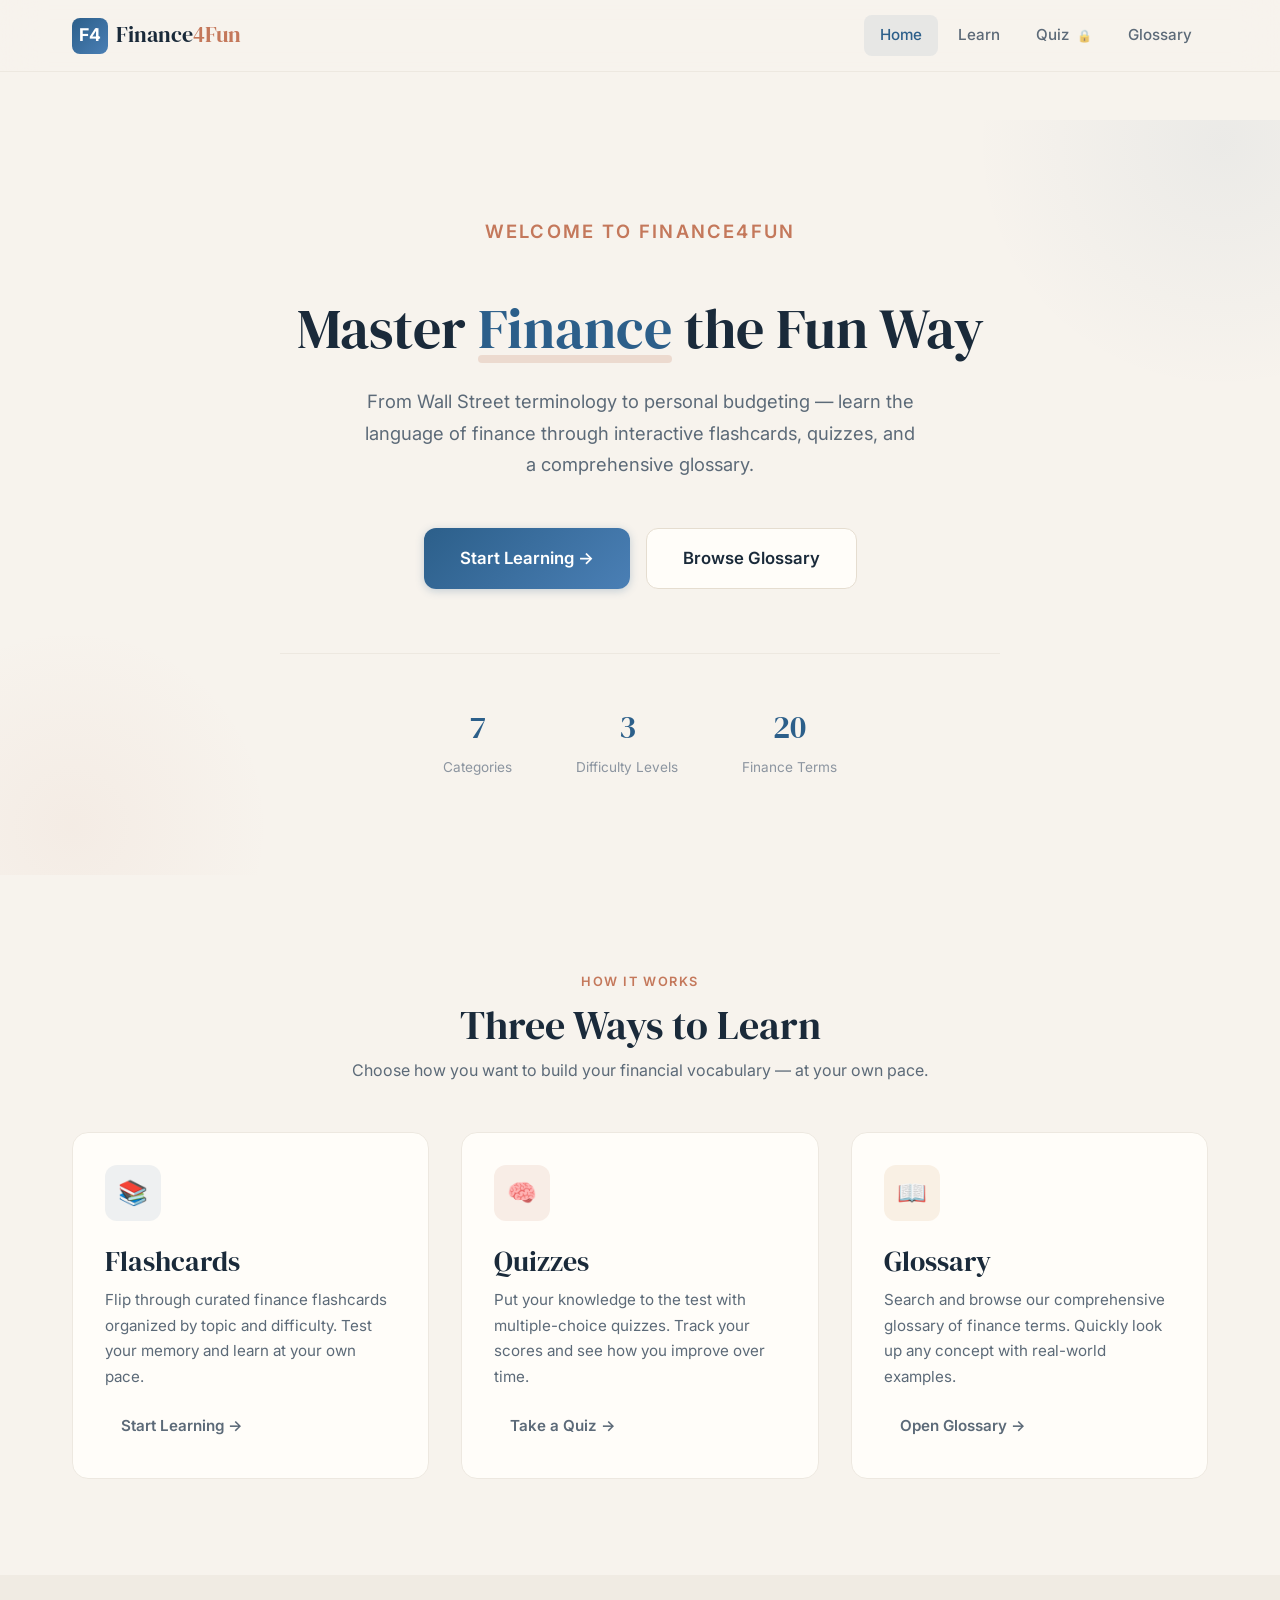
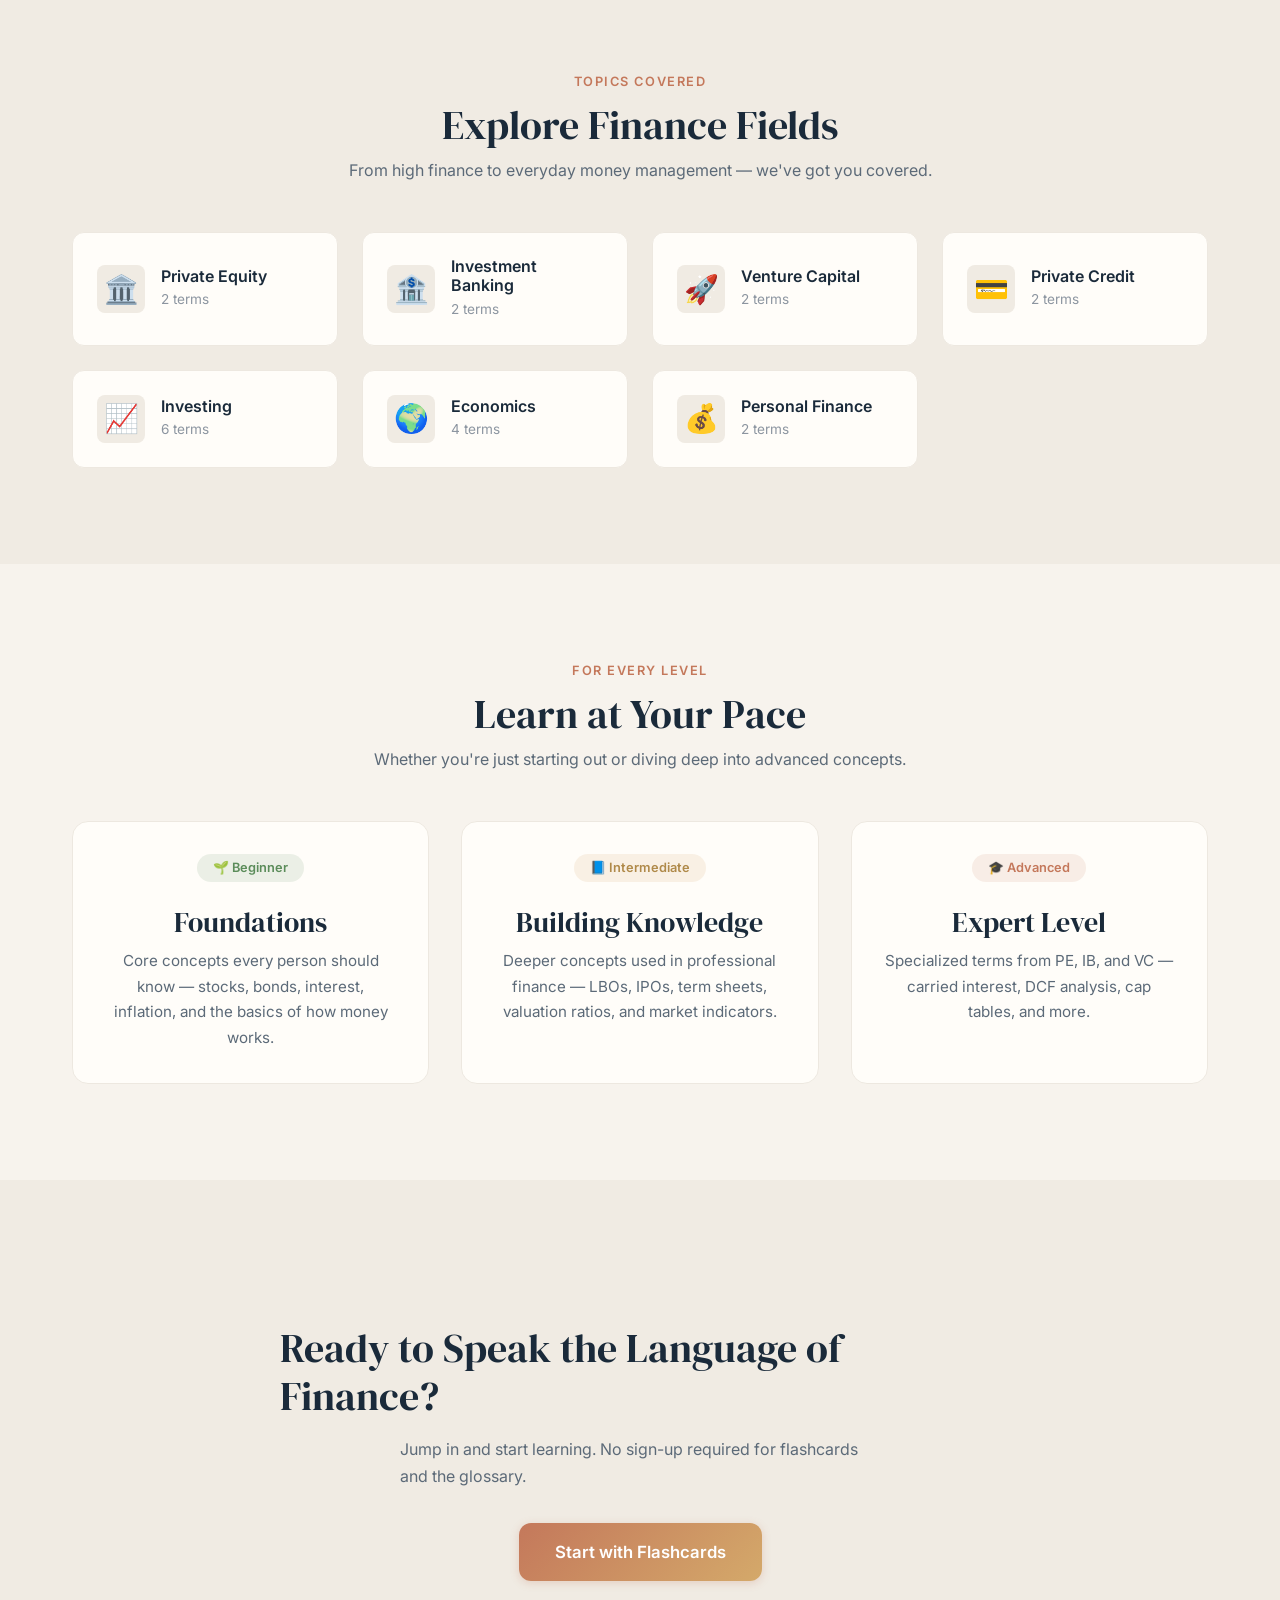
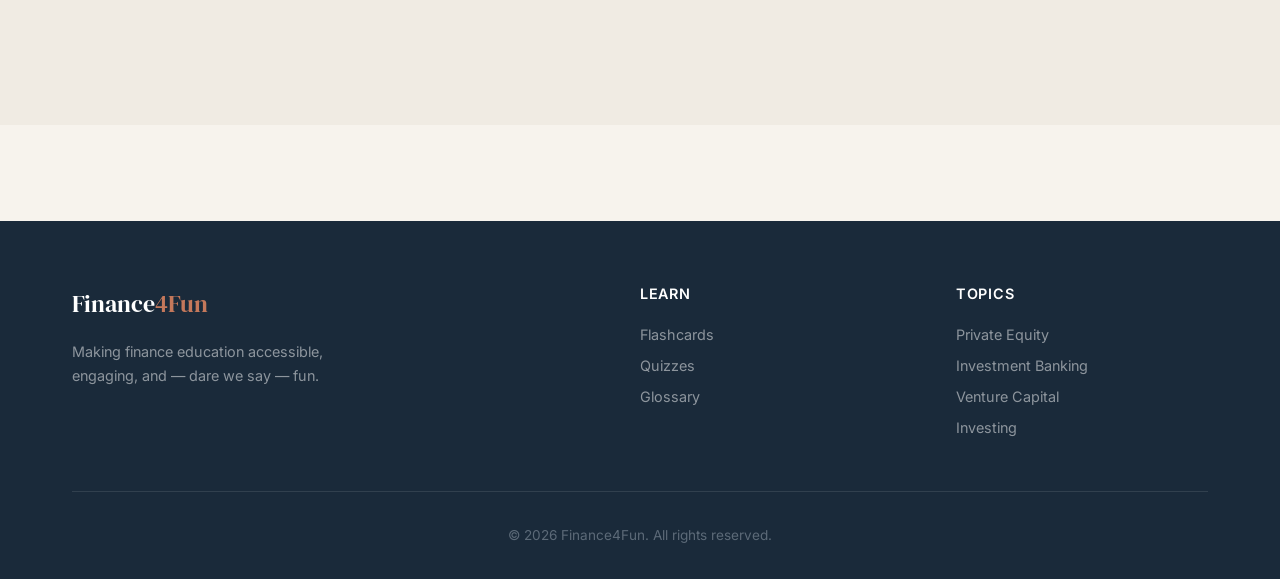
==== index.html @ 5df09b89 "Initial commit: Finance4Fun website" ====
<!DOCTYPE html>
<html lang="en">
<head>
  <meta charset="UTF-8">
  <meta name="viewport" content="width=device-width, initial-scale=1.0">
  <meta name="description" content="Finance4Fun — Learn finance terms, concepts, and strategies across Private Equity, Investment Banking, Venture Capital, and more. Master finance the fun way.">
  <title>Finance4Fun — Master Finance the Fun Way</title>
  <link rel="stylesheet" href="css/styles.css">
</head>
<body>

  <!-- Navigation -->
  <nav class="navbar" id="main-nav">
    <div class="container">
      <a href="index.html" class="nav-brand">
        <div class="nav-brand-icon">F4</div>
        <div class="nav-brand-text">Finance<span>4Fun</span></div>
      </a>
      <div class="nav-links" id="nav-links">
        <a href="index.html" class="nav-link">Home</a>
        <a href="learn.html" class="nav-link">Learn</a>
        <a href="quiz.html" class="nav-link">Quiz <span class="lock-icon">🔒</span></a>
        <a href="glossary.html" class="nav-link">Glossary</a>
      </div>
      <button class="nav-toggle" id="nav-toggle" aria-label="Toggle navigation">
        <span></span>
        <span></span>
        <span></span>
      </button>
    </div>
  </nav>

  <!-- Hero Section -->
  <main class="page-content">
    <section class="hero">
      <div class="container">
        <div class="hero-content">
          <p class="section-label">Welcome to Finance4Fun</p>
          <h1>Master <span class="highlight">Finance</span> the Fun Way</h1>
          <p>From Wall Street terminology to personal budgeting — learn the language of finance through interactive flashcards, quizzes, and a comprehensive glossary.</p>
          <div class="hero-buttons">
            <a href="learn.html" class="btn btn-primary btn-lg">Start Learning →</a>
            <a href="glossary.html" class="btn btn-secondary btn-lg">Browse Glossary</a>
          </div>
          <div class="hero-stats">
            <div class="hero-stat">
              <span class="number">7</span>
              <span class="label">Categories</span>
            </div>
            <div class="hero-stat">
              <span class="number">3</span>
              <span class="label">Difficulty Levels</span>
            </div>
            <div class="hero-stat">
              <span class="number" id="term-count">20</span>
              <span class="label">Finance Terms</span>
            </div>
          </div>
        </div>
      </div>
    </section>

    <!-- Features Section -->
    <section class="section" id="features">
      <div class="container">
        <div class="section-header">
          <p class="section-label">How It Works</p>
          <h2>Three Ways to Learn</h2>
          <p>Choose how you want to build your financial vocabulary — at your own pace.</p>
        </div>
        <div class="features-grid">
          <div class="card animate-in">
            <div class="card-icon blue">📚</div>
            <h3>Flashcards</h3>
            <p>Flip through curated finance flashcards organized by topic and difficulty. Test your memory and learn at your own pace.</p>
            <a href="learn.html" class="btn btn-ghost" style="margin-top: var(--space-md);">Start Learning →</a>
          </div>
          <div class="card animate-in">
            <div class="card-icon terracotta">🧠</div>
            <h3>Quizzes</h3>
            <p>Put your knowledge to the test with multiple-choice quizzes. Track your scores and see how you improve over time.</p>
            <a href="quiz.html" class="btn btn-ghost" style="margin-top: var(--space-md);">Take a Quiz →</a>
          </div>
          <div class="card animate-in">
            <div class="card-icon warm">📖</div>
            <h3>Glossary</h3>
            <p>Search and browse our comprehensive glossary of finance terms. Quickly look up any concept with real-world examples.</p>
            <a href="glossary.html" class="btn btn-ghost" style="margin-top: var(--space-md);">Open Glossary →</a>
          </div>
        </div>
      </div>
    </section>

    <!-- Categories Section -->
    <section class="section" style="background: var(--color-bg-alt);">
      <div class="container">
        <div class="section-header">
          <p class="section-label">Topics Covered</p>
          <h2>Explore Finance Fields</h2>
          <p>From high finance to everyday money management — we've got you covered.</p>
        </div>
        <div class="categories-grid" id="categories-grid">
          <!-- Populated by JS -->
        </div>
      </div>
    </section>

    <!-- Levels Section -->
    <section class="section">
      <div class="container">
        <div class="section-header">
          <p class="section-label">For Every Level</p>
          <h2>Learn at Your Pace</h2>
          <p>Whether you're just starting out or diving deep into advanced concepts.</p>
        </div>
        <div class="levels-grid">
          <div class="card animate-in" style="text-align: center;">
            <span class="level-badge beginner">🌱 Beginner</span>
            <h3>Foundations</h3>
            <p>Core concepts every person should know — stocks, bonds, interest, inflation, and the basics of how money works.</p>
          </div>
          <div class="card animate-in" style="text-align: center;">
            <span class="level-badge intermediate">📘 Intermediate</span>
            <h3>Building Knowledge</h3>
            <p>Deeper concepts used in professional finance — LBOs, IPOs, term sheets, valuation ratios, and market indicators.</p>
          </div>
          <div class="card animate-in" style="text-align: center;">
            <span class="level-badge advanced">🎓 Advanced</span>
            <h3>Expert Level</h3>
            <p>Specialized terms from PE, IB, and VC — carried interest, DCF analysis, cap tables, and more.</p>
          </div>
        </div>
      </div>
    </section>

    <!-- CTA Section -->
    <section class="section" style="background: var(--color-bg-alt);">
      <div class="container">
        <div class="hero-content" style="padding: var(--space-2xl) 0;">
          <h2>Ready to Speak the Language of Finance?</h2>
          <p style="max-width: 480px; margin: var(--space-md) auto var(--space-xl);">Jump in and start learning. No sign-up required for flashcards and the glossary.</p>
          <div class="hero-buttons">
            <a href="learn.html" class="btn btn-accent btn-lg">Start with Flashcards</a>
          </div>
        </div>
      </div>
    </section>
  </main>

  <!-- Footer -->
  <footer class="footer">
    <div class="container">
      <div class="footer-grid">
        <div class="footer-brand">
          <div class="nav-brand-text">Finance<span>4Fun</span></div>
          <p>Making finance education accessible, engaging, and — dare we say — fun.</p>
        </div>
        <div class="footer-col">
          <h4>Learn</h4>
          <a href="learn.html">Flashcards</a>
          <a href="quiz.html">Quizzes</a>
          <a href="glossary.html">Glossary</a>
        </div>
        <div class="footer-col">
          <h4>Topics</h4>
          <a href="learn.html">Private Equity</a>
          <a href="learn.html">Investment Banking</a>
          <a href="learn.html">Venture Capital</a>
          <a href="learn.html">Investing</a>
        </div>
      </div>
      <div class="footer-bottom">
        <p>&copy; 2026 Finance4Fun. All rights reserved.</p>
      </div>
    </div>
  </footer>

  <script src="js/data.js"></script>
  <script src="js/common.js"></script>
  <script>
    // Populate categories grid from data
    const grid = document.getElementById('categories-grid');
    if (grid) {
      Object.entries(CATEGORIES).forEach(([key, cat]) => {
        const count = FINANCE_TERMS.filter(t => t.category === key).length;
        const card = document.createElement('a');
        card.href = `learn.html?category=${key}`;
        card.className = 'category-card animate-in';
        card.innerHTML = `
          <div class="cat-emoji">${cat.emoji}</div>
          <div class="cat-info">
            <h4>${cat.name}</h4>
            <p>${count} term${count !== 1 ? 's' : ''}</p>
          </div>
        `;
        grid.appendChild(card);
      });
    }

    // Update term count
    const countEl = document.getElementById('term-count');
    if (countEl) countEl.textContent = FINANCE_TERMS.length;
  </script>

</body>
</html>
---- css/styles.css ----
/* ============================================
   FINANCE4FUN — Design System & Global Styles
   Mediterranean Warm Aesthetic
   ============================================ */

/* --- Google Fonts --- */
@import url('https://fonts.googleapis.com/css2?family=DM+Serif+Display:ital@0;1&family=Inter:wght@300;400;500;600;700&display=swap');

/* --- CSS Variables --- */
:root {
  /* Colors — Mediterranean Palette */
  --color-bg: #F7F3ED;
  --color-bg-alt: #F0EBE3;
  --color-surface: #FFFDF9;
  --color-surface-hover: #FFF9F0;
  --color-primary: #2C5F8A;
  --color-primary-hover: #1E4468;
  --color-primary-light: #4A7FB5;
  --color-primary-lightest: rgba(44, 95, 138, 0.08);
  --color-accent: #C4785B;
  --color-accent-hover: #B06A4E;
  --color-accent-light: rgba(196, 120, 91, 0.12);
  --color-warm: #D4A96A;
  --color-warm-light: rgba(212, 169, 106, 0.15);
  --color-text: #1A2A3A;
  --color-text-secondary: #5C6A78;
  --color-text-muted: #8C95A0;
  --color-border: #E5DDD0;
  --color-border-light: #EDE8E0;
  --color-success: #5B8C5A;
  --color-success-light: rgba(91, 140, 90, 0.12);
  --color-error: #C75B5B;
  --color-error-light: rgba(199, 91, 91, 0.12);
  --color-overlay: rgba(26, 42, 58, 0.6);

  /* Typography */
  --font-heading: 'DM Serif Display', Georgia, serif;
  --font-body: 'Inter', -apple-system, BlinkMacSystemFont, sans-serif;

  /* Spacing */
  --space-xs: 0.25rem;
  --space-sm: 0.5rem;
  --space-md: 1rem;
  --space-lg: 1.5rem;
  --space-xl: 2rem;
  --space-2xl: 3rem;
  --space-3xl: 4rem;
  --space-4xl: 6rem;

  /* Border Radius */
  --radius-sm: 8px;
  --radius-md: 12px;
  --radius-lg: 16px;
  --radius-xl: 24px;
  --radius-full: 50%;

  /* Shadows */
  --shadow-sm: 0 1px 3px rgba(26, 42, 58, 0.06), 0 1px 2px rgba(26, 42, 58, 0.04);
  --shadow-md: 0 4px 12px rgba(26, 42, 58, 0.08), 0 2px 4px rgba(26, 42, 58, 0.04);
  --shadow-lg: 0 12px 32px rgba(26, 42, 58, 0.1), 0 4px 8px rgba(26, 42, 58, 0.04);
  --shadow-xl: 0 20px 48px rgba(26, 42, 58, 0.12), 0 8px 16px rgba(26, 42, 58, 0.06);

  /* Transitions */
  --transition-fast: 150ms ease;
  --transition-base: 250ms ease;
  --transition-slow: 400ms ease;
  --transition-spring: 500ms cubic-bezier(0.34, 1.56, 0.64, 1);

  /* Layout */
  --container-max: 1200px;
  --nav-height: 72px;
}

/* --- Reset & Base --- */
*,
*::before,
*::after {
  margin: 0;
  padding: 0;
  box-sizing: border-box;
}

html {
  scroll-behavior: smooth;
  -webkit-font-smoothing: antialiased;
  -moz-osx-font-smoothing: grayscale;
}

body {
  font-family: var(--font-body);
  font-size: 16px;
  line-height: 1.6;
  color: var(--color-text);
  background-color: var(--color-bg);
  min-height: 100vh;
}

img {
  max-width: 100%;
  display: block;
}

a {
  color: var(--color-primary);
  text-decoration: none;
  transition: color var(--transition-fast);
}

a:hover {
  color: var(--color-primary-hover);
}

ul, ol {
  list-style: none;
}

button {
  font-family: var(--font-body);
  cursor: pointer;
  border: none;
  background: none;
  font-size: inherit;
}

input, select {
  font-family: var(--font-body);
  font-size: inherit;
}

/* --- Typography --- */
h1, h2, h3, h4 {
  font-family: var(--font-heading);
  font-weight: 400;
  line-height: 1.2;
  color: var(--color-text);
}

h1 { font-size: clamp(2.2rem, 5vw, 3.5rem); }
h2 { font-size: clamp(1.8rem, 3.5vw, 2.5rem); }
h3 { font-size: clamp(1.3rem, 2.5vw, 1.75rem); }
h4 { font-size: 1.25rem; }

p {
  color: var(--color-text-secondary);
  line-height: 1.7;
}

.section-label {
  font-family: var(--font-body);
  font-size: 0.8rem;
  font-weight: 600;
  text-transform: uppercase;
  letter-spacing: 0.12em;
  color: var(--color-accent);
  margin-bottom: var(--space-sm);
}

/* --- Layout --- */
.container {
  max-width: var(--container-max);
  margin: 0 auto;
  padding: 0 var(--space-xl);
}

.page-content {
  padding-top: calc(var(--nav-height) + var(--space-2xl));
  padding-bottom: var(--space-4xl);
  min-height: 100vh;
}

/* --- Navigation --- */
.navbar {
  position: fixed;
  top: 0;
  left: 0;
  right: 0;
  height: var(--nav-height);
  background: rgba(247, 243, 237, 0.85);
  backdrop-filter: blur(20px);
  -webkit-backdrop-filter: blur(20px);
  border-bottom: 1px solid var(--color-border-light);
  z-index: 1000;
  transition: box-shadow var(--transition-base);
}

.navbar.scrolled {
  box-shadow: var(--shadow-sm);
}

.navbar .container {
  display: flex;
  align-items: center;
  justify-content: space-between;
  height: 100%;
}

.nav-brand {
  display: flex;
  align-items: center;
  gap: var(--space-sm);
  text-decoration: none;
}

.nav-brand-icon {
  width: 36px;
  height: 36px;
  background: linear-gradient(135deg, var(--color-primary), var(--color-primary-light));
  border-radius: var(--radius-sm);
  display: flex;
  align-items: center;
  justify-content: center;
  color: white;
  font-size: 1.1rem;
  font-weight: 700;
  font-family: var(--font-body);
}

.nav-brand-text {
  font-family: var(--font-heading);
  font-size: 1.35rem;
  color: var(--color-text);
}

.nav-brand-text span {
  color: var(--color-accent);
}

.nav-links {
  display: flex;
  align-items: center;
  gap: var(--space-xs);
}

.nav-link {
  padding: var(--space-sm) var(--space-md);
  border-radius: var(--radius-sm);
  font-size: 0.95rem;
  font-weight: 500;
  color: var(--color-text-secondary);
  transition: all var(--transition-fast);
  position: relative;
}

.nav-link:hover {
  color: var(--color-text);
  background: var(--color-primary-lightest);
}

.nav-link.active {
  color: var(--color-primary);
  background: var(--color-primary-lightest);
}

.nav-link .lock-icon {
  font-size: 0.75rem;
  margin-left: 4px;
  opacity: 0.6;
}

/* Mobile menu button */
.nav-toggle {
  display: none;
  flex-direction: column;
  gap: 5px;
  padding: var(--space-sm);
}

.nav-toggle span {
  display: block;
  width: 22px;
  height: 2px;
  background: var(--color-text);
  border-radius: 2px;
  transition: all var(--transition-fast);
}

/* --- Buttons --- */
.btn {
  display: inline-flex;
  align-items: center;
  justify-content: center;
  gap: var(--space-sm);
  padding: 0.75rem 1.75rem;
  border-radius: var(--radius-sm);
  font-weight: 600;
  font-size: 0.95rem;
  transition: all var(--transition-base);
  white-space: nowrap;
}

.btn-primary {
  background: linear-gradient(135deg, var(--color-primary), var(--color-primary-light));
  color: white;
  box-shadow: 0 2px 8px rgba(44, 95, 138, 0.25);
}

.btn-primary:hover {
  transform: translateY(-2px);
  box-shadow: 0 6px 20px rgba(44, 95, 138, 0.3);
  color: white;
}

.btn-secondary {
  background: var(--color-surface);
  color: var(--color-text);
  border: 1.5px solid var(--color-border);
}

.btn-secondary:hover {
  border-color: var(--color-primary);
  color: var(--color-primary);
  transform: translateY(-2px);
  box-shadow: var(--shadow-md);
}

.btn-accent {
  background: linear-gradient(135deg, var(--color-accent), var(--color-warm));
  color: white;
  box-shadow: 0 2px 8px rgba(196, 120, 91, 0.25);
}

.btn-accent:hover {
  transform: translateY(-2px);
  box-shadow: 0 6px 20px rgba(196, 120, 91, 0.3);
  color: white;
}

.btn-ghost {
  color: var(--color-text-secondary);
  padding: 0.5rem 1rem;
}

.btn-ghost:hover {
  color: var(--color-text);
  background: var(--color-primary-lightest);
}

.btn-sm {
  padding: 0.5rem 1.25rem;
  font-size: 0.875rem;
}

.btn-lg {
  padding: 1rem 2.25rem;
  font-size: 1.05rem;
  border-radius: var(--radius-md);
}

/* --- Cards --- */
.card {
  background: var(--color-surface);
  border: 1px solid var(--color-border-light);
  border-radius: var(--radius-lg);
  padding: var(--space-xl);
  transition: all var(--transition-base);
}

.card:hover {
  box-shadow: var(--shadow-lg);
  transform: translateY(-4px);
  border-color: var(--color-border);
}

.card-icon {
  width: 56px;
  height: 56px;
  border-radius: var(--radius-md);
  display: flex;
  align-items: center;
  justify-content: center;
  font-size: 1.5rem;
  margin-bottom: var(--space-lg);
}

.card-icon.blue {
  background: var(--color-primary-lightest);
  color: var(--color-primary);
}

.card-icon.terracotta {
  background: var(--color-accent-light);
  color: var(--color-accent);
}

.card-icon.warm {
  background: var(--color-warm-light);
  color: var(--color-warm);
}

.card-icon.green {
  background: var(--color-success-light);
  color: var(--color-success);
}

.card h3 {
  margin-bottom: var(--space-sm);
}

.card p {
  font-size: 0.95rem;
}

/* --- Hero Section --- */
.hero {
  padding: var(--space-4xl) 0;
  text-align: center;
  position: relative;
  overflow: hidden;
}

.hero::before {
  content: '';
  position: absolute;
  top: -30%;
  right: -15%;
  width: 500px;
  height: 500px;
  background: radial-gradient(circle, rgba(44, 95, 138, 0.06) 0%, transparent 70%);
  border-radius: 50%;
  pointer-events: none;
}

.hero::after {
  content: '';
  position: absolute;
  bottom: -20%;
  left: -10%;
  width: 400px;
  height: 400px;
  background: radial-gradient(circle, rgba(196, 120, 91, 0.06) 0%, transparent 70%);
  border-radius: 50%;
  pointer-events: none;
}

.hero-content {
  position: relative;
  z-index: 1;
  max-width: 720px;
  margin: 0 auto;
}

.hero h1 {
  margin-bottom: var(--space-lg);
}

.hero h1 .highlight {
  color: var(--color-primary);
  position: relative;
}

.hero h1 .highlight::after {
  content: '';
  position: absolute;
  bottom: 4px;
  left: 0;
  right: 0;
  height: 8px;
  background: rgba(196, 120, 91, 0.2);
  border-radius: 4px;
  z-index: -1;
}

.hero p {
  font-size: 1.15rem;
  max-width: 560px;
  margin: 0 auto var(--space-2xl);
}

.hero-buttons {
  display: flex;
  gap: var(--space-md);
  justify-content: center;
  flex-wrap: wrap;
}

.hero-stats {
  display: flex;
  justify-content: center;
  gap: var(--space-3xl);
  margin-top: var(--space-3xl);
  padding-top: var(--space-2xl);
  border-top: 1px solid var(--color-border-light);
}

.hero-stat {
  text-align: center;
}

.hero-stat .number {
  font-family: var(--font-heading);
  font-size: 2rem;
  color: var(--color-primary);
  display: block;
}

.hero-stat .label {
  font-size: 0.85rem;
  color: var(--color-text-muted);
  margin-top: var(--space-xs);
  display: block;
}

/* --- Section Styles --- */
.section {
  padding: var(--space-4xl) 0;
}

.section-header {
  text-align: center;
  max-width: 600px;
  margin: 0 auto var(--space-2xl);
}

.section-header h2 {
  margin-bottom: var(--space-sm);
}

/* --- Feature Grid --- */
.features-grid {
  display: grid;
  grid-template-columns: repeat(3, 1fr);
  gap: var(--space-xl);
}

/* --- Category Grid --- */
.categories-grid {
  display: grid;
  grid-template-columns: repeat(auto-fill, minmax(240px, 1fr));
  gap: var(--space-lg);
}

.category-card {
  background: var(--color-surface);
  border: 1px solid var(--color-border-light);
  border-radius: var(--radius-md);
  padding: var(--space-lg);
  display: flex;
  align-items: center;
  gap: var(--space-md);
  cursor: pointer;
  transition: all var(--transition-base);
}

.category-card:hover {
  box-shadow: var(--shadow-md);
  transform: translateY(-2px);
  border-color: var(--color-primary);
}

.category-card .cat-emoji {
  font-size: 1.75rem;
  width: 48px;
  height: 48px;
  display: flex;
  align-items: center;
  justify-content: center;
  flex-shrink: 0;
  background: var(--color-bg-alt);
  border-radius: var(--radius-sm);
}

.category-card .cat-info h4 {
  font-family: var(--font-body);
  font-size: 1rem;
  font-weight: 600;
  margin-bottom: 2px;
}

.category-card .cat-info p {
  font-size: 0.85rem;
  color: var(--color-text-muted);
}

/* --- Levels Section --- */
.levels-grid {
  display: grid;
  grid-template-columns: repeat(3, 1fr);
  gap: var(--space-xl);
}

.level-card {
  text-align: center;
  padding: var(--space-2xl) var(--space-xl);
}

.level-badge {
  display: inline-flex;
  align-items: center;
  gap: var(--space-xs);
  padding: var(--space-xs) var(--space-md);
  border-radius: var(--radius-xl);
  font-size: 0.8rem;
  font-weight: 600;
  margin-bottom: var(--space-lg);
}

.level-badge.beginner {
  background: var(--color-success-light);
  color: var(--color-success);
}

.level-badge.intermediate {
  background: var(--color-warm-light);
  color: #B08A4A;
}

.level-badge.advanced {
  background: var(--color-accent-light);
  color: var(--color-accent);
}

/* --- Footer --- */
.footer {
  background: var(--color-text);
  color: rgba(255, 255, 255, 0.7);
  padding: var(--space-3xl) 0 var(--space-xl);
}

.footer-grid {
  display: grid;
  grid-template-columns: 2fr 1fr 1fr;
  gap: var(--space-3xl);
  margin-bottom: var(--space-2xl);
}

.footer-brand .nav-brand-text {
  color: white;
  font-size: 1.5rem;
}

.footer-brand p {
  color: rgba(255, 255, 255, 0.5);
  margin-top: var(--space-md);
  font-size: 0.9rem;
  max-width: 300px;
}

.footer-col h4 {
  color: white;
  font-family: var(--font-body);
  font-size: 0.9rem;
  font-weight: 600;
  margin-bottom: var(--space-md);
  text-transform: uppercase;
  letter-spacing: 0.05em;
}

.footer-col a {
  display: block;
  color: rgba(255, 255, 255, 0.5);
  padding: var(--space-xs) 0;
  font-size: 0.9rem;
  transition: color var(--transition-fast);
}

.footer-col a:hover {
  color: white;
}

.footer-bottom {
  border-top: 1px solid rgba(255, 255, 255, 0.1);
  padding-top: var(--space-xl);
  text-align: center;
  font-size: 0.85rem;
  color: rgba(255, 255, 255, 0.35);
}

/* ============================================
   LEARN PAGE — Flashcards
   ============================================ */

/* Filters Bar */
.filters-bar {
  display: flex;
  gap: var(--space-md);
  flex-wrap: wrap;
  align-items: center;
  margin-bottom: var(--space-2xl);
  padding: var(--space-lg);
  background: var(--color-surface);
  border-radius: var(--radius-lg);
  border: 1px solid var(--color-border-light);
}

.filter-group {
  display: flex;
  flex-direction: column;
  gap: var(--space-xs);
}

.filter-group label {
  font-size: 0.75rem;
  font-weight: 600;
  text-transform: uppercase;
  letter-spacing: 0.08em;
  color: var(--color-text-muted);
}

.filter-select {
  padding: 0.5rem 2rem 0.5rem 0.75rem;
  border: 1.5px solid var(--color-border);
  border-radius: var(--radius-sm);
  background: var(--color-bg);
  color: var(--color-text);
  font-size: 0.9rem;
  appearance: none;
  background-image: url("data:image/svg+xml,%3Csvg xmlns='http://www.w3.org/2000/svg' width='12' height='12' viewBox='0 0 24 24' fill='none' stroke='%235C6A78' stroke-width='2.5' stroke-linecap='round' stroke-linejoin='round'%3E%3Cpolyline points='6 9 12 15 18 9'%3E%3C/polyline%3E%3C/svg%3E");
  background-repeat: no-repeat;
  background-position: right 0.6rem center;
  cursor: pointer;
  transition: border-color var(--transition-fast);
}

.filter-select:focus {
  outline: none;
  border-color: var(--color-primary);
}

.filter-actions {
  margin-left: auto;
  display: flex;
  gap: var(--space-sm);
  align-self: flex-end;
}

/* Flashcard Area */
.flashcard-area {
  display: flex;
  flex-direction: column;
  align-items: center;
  gap: var(--space-xl);
}

.flashcard-meta {
  display: flex;
  align-items: center;
  gap: var(--space-lg);
  font-size: 0.9rem;
  color: var(--color-text-muted);
}

.flashcard-meta .deck-count {
  font-weight: 600;
  color: var(--color-primary);
}

/* Progress Bar */
.progress-bar-wrapper {
  width: 100%;
  max-width: 600px;
}

.progress-bar {
  width: 100%;
  height: 6px;
  background: var(--color-border-light);
  border-radius: 3px;
  overflow: hidden;
}

.progress-bar-fill {
  height: 100%;
  background: linear-gradient(90deg, var(--color-primary), var(--color-primary-light));
  border-radius: 3px;
  transition: width var(--transition-base);
}

.progress-text {
  text-align: center;
  font-size: 0.8rem;
  color: var(--color-text-muted);
  margin-top: var(--space-xs);
}

/* Flashcard */
.flashcard-container {
  perspective: 1200px;
  width: 100%;
  max-width: 580px;
  height: 360px;
  cursor: pointer;
}

.flashcard {
  width: 100%;
  height: 100%;
  position: relative;
  transition: transform 0.6s cubic-bezier(0.4, 0, 0.2, 1);
  transform-style: preserve-3d;
}

.flashcard.flipped {
  transform: rotateY(180deg);
}

.flashcard-face {
  position: absolute;
  inset: 0;
  backface-visibility: hidden;
  border-radius: var(--radius-xl);
  border: 1px solid var(--color-border-light);
  display: flex;
  flex-direction: column;
  align-items: center;
  justify-content: center;
  padding: var(--space-2xl);
  text-align: center;
}

.flashcard-front {
  background: linear-gradient(145deg, var(--color-surface), #FFF8EE);
  box-shadow: var(--shadow-lg);
}

.flashcard-front .card-label {
  font-size: 0.75rem;
  font-weight: 600;
  text-transform: uppercase;
  letter-spacing: 0.1em;
  color: var(--color-text-muted);
  margin-bottom: var(--space-lg);
}

.flashcard-front h2 {
  font-size: clamp(1.5rem, 3vw, 2.25rem);
  color: var(--color-text);
  line-height: 1.3;
}

.flashcard-front .tap-hint {
  margin-top: auto;
  font-size: 0.8rem;
  color: var(--color-text-muted);
  opacity: 0.6;
}

.flashcard-back {
  background: linear-gradient(145deg, #F0F4F8, var(--color-surface));
  box-shadow: var(--shadow-lg);
  transform: rotateY(180deg);
  text-align: left;
  justify-content: flex-start;
  gap: var(--space-lg);
  overflow-y: auto;
}

.flashcard-back .back-label {
  font-size: 0.7rem;
  font-weight: 600;
  text-transform: uppercase;
  letter-spacing: 0.1em;
  color: var(--color-primary);
  align-self: flex-start;
}

.flashcard-back .definition {
  font-size: 1.05rem;
  line-height: 1.7;
  color: var(--color-text);
}

.flashcard-back .example {
  background: var(--color-primary-lightest);
  border-left: 3px solid var(--color-primary);
  padding: var(--space-md) var(--space-lg);
  border-radius: 0 var(--radius-sm) var(--radius-sm) 0;
  font-size: 0.9rem;
  color: var(--color-text-secondary);
  font-style: italic;
  align-self: stretch;
}

.flashcard-back .example strong {
  display: block;
  font-style: normal;
  font-size: 0.75rem;
  text-transform: uppercase;
  letter-spacing: 0.08em;
  color: var(--color-primary);
  margin-bottom: var(--space-xs);
}

/* Flashcard Navigation */
.flashcard-nav {
  display: flex;
  align-items: center;
  gap: var(--space-lg);
}

.flashcard-nav .btn {
  min-width: 130px;
}

.card-counter {
  font-size: 0.95rem;
  font-weight: 600;
  color: var(--color-text);
  min-width: 60px;
  text-align: center;
}

.card-counter span {
  color: var(--color-text-muted);
  font-weight: 400;
}

/* Empty State */
.empty-state {
  text-align: center;
  padding: var(--space-4xl) var(--space-xl);
}

.empty-state .empty-icon {
  font-size: 3rem;
  margin-bottom: var(--space-lg);
}

.empty-state h3 {
  margin-bottom: var(--space-sm);
  color: var(--color-text-secondary);
}

.empty-state p {
  color: var(--color-text-muted);
}

/* ============================================
   QUIZ PAGE
   ============================================ */

/* Quiz Setup */
.quiz-setup {
  max-width: 600px;
  margin: 0 auto;
}

.quiz-setup .card {
  padding: var(--space-2xl);
}

.quiz-setup h3 {
  margin-bottom: var(--space-xl);
}

.quiz-form-group {
  margin-bottom: var(--space-lg);
}

.quiz-form-group label {
  display: block;
  font-weight: 600;
  font-size: 0.9rem;
  margin-bottom: var(--space-sm);
}

.quiz-form-group .filter-select {
  width: 100%;
}

/* Quiz Active */
.quiz-area {
  max-width: 700px;
  margin: 0 auto;
}

.quiz-header {
  display: flex;
  justify-content: space-between;
  align-items: center;
  margin-bottom: var(--space-lg);
}

.quiz-progress {
  font-size: 0.85rem;
  color: var(--color-text-muted);
}

.quiz-score {
  font-size: 0.85rem;
  font-weight: 600;
  color: var(--color-primary);
}

.quiz-question-card {
  background: var(--color-surface);
  border: 1px solid var(--color-border-light);
  border-radius: var(--radius-xl);
  padding: var(--space-2xl);
  box-shadow: var(--shadow-md);
}

.quiz-question-card h3 {
  margin-bottom: var(--space-sm);
  font-size: 1.1rem;
  color: var(--color-text-muted);
  font-family: var(--font-body);
}

.quiz-question-card .question-text {
  font-size: 1.2rem;
  font-family: var(--font-heading);
  color: var(--color-text);
  margin-bottom: var(--space-xl);
  line-height: 1.4;
}

/* Quiz Options */
.quiz-options {
  display: flex;
  flex-direction: column;
  gap: var(--space-md);
}

.quiz-option {
  display: flex;
  align-items: flex-start;
  gap: var(--space-md);
  padding: var(--space-md) var(--space-lg);
  border: 2px solid var(--color-border-light);
  border-radius: var(--radius-md);
  cursor: pointer;
  transition: all var(--transition-fast);
  font-size: 0.95rem;
  color: var(--color-text);
  text-align: left;
  width: 100%;
  line-height: 1.5;
  background: var(--color-surface);
}

.quiz-option:hover:not(.disabled) {
  border-color: var(--color-primary);
  background: var(--color-primary-lightest);
}

.quiz-option .option-letter {
  width: 28px;
  height: 28px;
  border-radius: var(--radius-full);
  background: var(--color-bg-alt);
  display: flex;
  align-items: center;
  justify-content: center;
  font-weight: 700;
  font-size: 0.8rem;
  color: var(--color-text-muted);
  flex-shrink: 0;
  margin-top: 1px;
}

.quiz-option.correct {
  border-color: var(--color-success);
  background: var(--color-success-light);
}

.quiz-option.correct .option-letter {
  background: var(--color-success);
  color: white;
}

.quiz-option.incorrect {
  border-color: var(--color-error);
  background: var(--color-error-light);
}

.quiz-option.incorrect .option-letter {
  background: var(--color-error);
  color: white;
}

.quiz-option.disabled {
  cursor: default;
  opacity: 0.7;
}

.quiz-option.disabled.correct {
  opacity: 1;
}

.quiz-next-btn {
  margin-top: var(--space-xl);
  text-align: center;
}

/* Quiz Results */
.quiz-results {
  text-align: center;
}

.quiz-results .card {
  padding: var(--space-3xl);
}

.results-icon {
  font-size: 4rem;
  margin-bottom: var(--space-lg);
}

.results-score {
  font-family: var(--font-heading);
  font-size: 3rem;
  color: var(--color-primary);
  margin: var(--space-md) 0;
}

.results-message {
  font-size: 1.1rem;
  color: var(--color-text-secondary);
  margin-bottom: var(--space-2xl);
}

.results-actions {
  display: flex;
  gap: var(--space-md);
  justify-content: center;
}

/* Paywall Overlay */
.paywall-overlay {
  position: fixed;
  inset: 0;
  background: var(--color-overlay);
  z-index: 100;
  display: flex;
  align-items: center;
  justify-content: center;
  padding: var(--space-xl);
  animation: fadeIn 0.3s ease;
}

.paywall-modal {
  background: var(--color-surface);
  border-radius: var(--radius-xl);
  padding: var(--space-3xl);
  max-width: 480px;
  width: 100%;
  text-align: center;
  box-shadow: var(--shadow-xl);
  animation: slideUp 0.4s cubic-bezier(0.34, 1.56, 0.64, 1);
}

.paywall-modal .lock-big {
  font-size: 3rem;
  margin-bottom: var(--space-lg);
}

.paywall-modal h2 {
  margin-bottom: var(--space-sm);
}

.paywall-modal p {
  margin-bottom: var(--space-xl);
}

.paywall-features {
  text-align: left;
  margin-bottom: var(--space-xl);
}

.paywall-features li {
  display: flex;
  align-items: center;
  gap: var(--space-sm);
  padding: var(--space-sm) 0;
  font-size: 0.95rem;
  color: var(--color-text-secondary);
}

.paywall-features li .check {
  color: var(--color-success);
  font-weight: bold;
}

.paywall-close {
  position: absolute;
  top: var(--space-md);
  right: var(--space-md);
  font-size: 1.5rem;
  color: var(--color-text-muted);
  cursor: pointer;
}

/* ============================================
   GLOSSARY PAGE
   ============================================ */

.glossary-controls {
  display: flex;
  gap: var(--space-md);
  flex-wrap: wrap;
  margin-bottom: var(--space-xl);
}

.search-box {
  flex: 1;
  min-width: 280px;
  position: relative;
}

.search-box input {
  width: 100%;
  padding: 0.75rem 1rem 0.75rem 2.75rem;
  border: 1.5px solid var(--color-border);
  border-radius: var(--radius-md);
  background: var(--color-surface);
  color: var(--color-text);
  font-size: 0.95rem;
  transition: border-color var(--transition-fast);
}

.search-box input:focus {
  outline: none;
  border-color: var(--color-primary);
  box-shadow: 0 0 0 3px var(--color-primary-lightest);
}

.search-box input::placeholder {
  color: var(--color-text-muted);
}

.search-box .search-icon {
  position: absolute;
  left: 0.9rem;
  top: 50%;
  transform: translateY(-50%);
  color: var(--color-text-muted);
  font-size: 1rem;
  pointer-events: none;
}

/* Filter Pills */
.filter-pills {
  display: flex;
  flex-wrap: wrap;
  gap: var(--space-sm);
}

.filter-pill {
  padding: 0.4rem 1rem;
  border: 1.5px solid var(--color-border);
  border-radius: var(--radius-xl);
  font-size: 0.85rem;
  font-weight: 500;
  color: var(--color-text-secondary);
  cursor: pointer;
  transition: all var(--transition-fast);
  background: var(--color-surface);
}

.filter-pill:hover {
  border-color: var(--color-primary);
  color: var(--color-primary);
}

.filter-pill.active {
  background: var(--color-primary);
  border-color: var(--color-primary);
  color: white;
}

/* Letter Nav */
.letter-nav {
  display: flex;
  flex-wrap: wrap;
  gap: 4px;
  margin-bottom: var(--space-xl);
  padding: var(--space-md);
  background: var(--color-surface);
  border-radius: var(--radius-md);
  border: 1px solid var(--color-border-light);
}

.letter-btn {
  width: 34px;
  height: 34px;
  display: flex;
  align-items: center;
  justify-content: center;
  border-radius: var(--radius-sm);
  font-weight: 600;
  font-size: 0.85rem;
  color: var(--color-text-secondary);
  transition: all var(--transition-fast);
}

.letter-btn:hover {
  background: var(--color-primary-lightest);
  color: var(--color-primary);
}

.letter-btn.active {
  background: var(--color-primary);
  color: white;
}

.letter-btn.disabled {
  color: var(--color-border);
  cursor: default;
}

/* Glossary List */
.glossary-section {
  margin-bottom: var(--space-2xl);
}

.glossary-letter-heading {
  font-family: var(--font-heading);
  font-size: 1.75rem;
  color: var(--color-primary);
  padding-bottom: var(--space-sm);
  border-bottom: 2px solid var(--color-border-light);
  margin-bottom: var(--space-md);
}

.glossary-item {
  background: var(--color-surface);
  border: 1px solid var(--color-border-light);
  border-radius: var(--radius-md);
  margin-bottom: var(--space-sm);
  overflow: hidden;
  transition: border-color var(--transition-fast);
}

.glossary-item:hover {
  border-color: var(--color-border);
}

.glossary-item-header {
  display: flex;
  align-items: center;
  justify-content: space-between;
  padding: var(--space-md) var(--space-lg);
  cursor: pointer;
  transition: background var(--transition-fast);
  width: 100%;
  text-align: left;
}

.glossary-item-header:hover {
  background: var(--color-bg-alt);
}

.glossary-term-name {
  font-weight: 600;
  font-size: 1rem;
  color: var(--color-text);
}

.glossary-item-tags {
  display: flex;
  gap: var(--space-sm);
  align-items: center;
}

.tag {
  padding: 2px 10px;
  border-radius: var(--radius-xl);
  font-size: 0.7rem;
  font-weight: 600;
  text-transform: uppercase;
  letter-spacing: 0.05em;
}

.tag.cat {
  background: var(--color-primary-lightest);
  color: var(--color-primary);
}

.tag.level-beginner {
  background: var(--color-success-light);
  color: var(--color-success);
}

.tag.level-intermediate {
  background: var(--color-warm-light);
  color: #B08A4A;
}

.tag.level-advanced {
  background: var(--color-accent-light);
  color: var(--color-accent);
}

.glossary-expand-icon {
  font-size: 0.75rem;
  color: var(--color-text-muted);
  transition: transform var(--transition-fast);
  flex-shrink: 0;
  margin-left: var(--space-md);
}

.glossary-item.open .glossary-expand-icon {
  transform: rotate(180deg);
}

.glossary-item-body {
  max-height: 0;
  overflow: hidden;
  transition: max-height 0.3s ease, padding 0.3s ease;
}

.glossary-item.open .glossary-item-body {
  max-height: 400px;
}

.glossary-item-content {
  padding: 0 var(--space-lg) var(--space-lg);
}

.glossary-item-content .definition-text {
  color: var(--color-text-secondary);
  font-size: 0.95rem;
  line-height: 1.7;
  margin-bottom: var(--space-md);
}

.glossary-item-content .example-text {
  background: var(--color-primary-lightest);
  border-left: 3px solid var(--color-primary);
  padding: var(--space-sm) var(--space-md);
  border-radius: 0 var(--radius-sm) var(--radius-sm) 0;
  font-size: 0.9rem;
  color: var(--color-text-secondary);
  font-style: italic;
}

.glossary-count {
  text-align: center;
  padding: var(--space-md);
  color: var(--color-text-muted);
  font-size: 0.9rem;
}

/* ============================================
   PAGE HEADERS (inner pages)
   ============================================ */
.page-header {
  text-align: center;
  padding: var(--space-2xl) 0;
  margin-bottom: var(--space-xl);
}

.page-header h1 {
  margin-bottom: var(--space-sm);
}

.page-header p {
  max-width: 520px;
  margin: 0 auto;
  font-size: 1.05rem;
}

/* ============================================
   ANIMATIONS
   ============================================ */
@keyframes fadeIn {
  from { opacity: 0; }
  to { opacity: 1; }
}

@keyframes slideUp {
  from {
    opacity: 0;
    transform: translateY(30px);
  }
  to {
    opacity: 1;
    transform: translateY(0);
  }
}

@keyframes fadeInUp {
  from {
    opacity: 0;
    transform: translateY(20px);
  }
  to {
    opacity: 1;
    transform: translateY(0);
  }
}

.animate-in {
  animation: fadeInUp 0.5s ease forwards;
  opacity: 0;
}

.animate-in:nth-child(1) { animation-delay: 0.05s; }
.animate-in:nth-child(2) { animation-delay: 0.1s; }
.animate-in:nth-child(3) { animation-delay: 0.15s; }
.animate-in:nth-child(4) { animation-delay: 0.2s; }
.animate-in:nth-child(5) { animation-delay: 0.25s; }
.animate-in:nth-child(6) { animation-delay: 0.3s; }
.animate-in:nth-child(7) { animation-delay: 0.35s; }

/* ============================================
   RESPONSIVE
   ============================================ */
@media (max-width: 900px) {
  .features-grid,
  .levels-grid {
    grid-template-columns: 1fr;
    gap: var(--space-md);
  }

  .footer-grid {
    grid-template-columns: 1fr;
    gap: var(--space-xl);
  }

  .hero-stats {
    gap: var(--space-xl);
  }
}

@media (max-width: 768px) {
  :root {
    --nav-height: 64px;
  }

  .container {
    padding: 0 var(--space-md);
  }

  .nav-links {
    display: none;
    position: absolute;
    top: var(--nav-height);
    left: 0;
    right: 0;
    background: var(--color-bg);
    flex-direction: column;
    padding: var(--space-md);
    border-bottom: 1px solid var(--color-border-light);
    box-shadow: var(--shadow-md);
  }

  .nav-links.open {
    display: flex;
  }

  .nav-toggle {
    display: flex;
  }

  .hero-stats {
    flex-direction: column;
    gap: var(--space-lg);
  }

  .hero-buttons {
    flex-direction: column;
    align-items: center;
  }

  .flashcard-container {
    height: 300px;
  }

  .filters-bar {
    flex-direction: column;
  }

  .filter-actions {
    margin-left: 0;
    align-self: stretch;
  }

  .filter-actions .btn {
    flex: 1;
  }

  .glossary-item-tags {
    display: none;
  }

  .glossary-controls {
    flex-direction: column;
  }

  .categories-grid {
    grid-template-columns: 1fr;
  }
}

@media (max-width: 480px) {
  .flashcard-container {
    height: 280px;
  }

  .flashcard-face {
    padding: var(--space-lg);
  }

  .flashcard-nav {
    flex-direction: column;
    width: 100%;
  }

  .flashcard-nav .btn {
    width: 100%;
  }
}
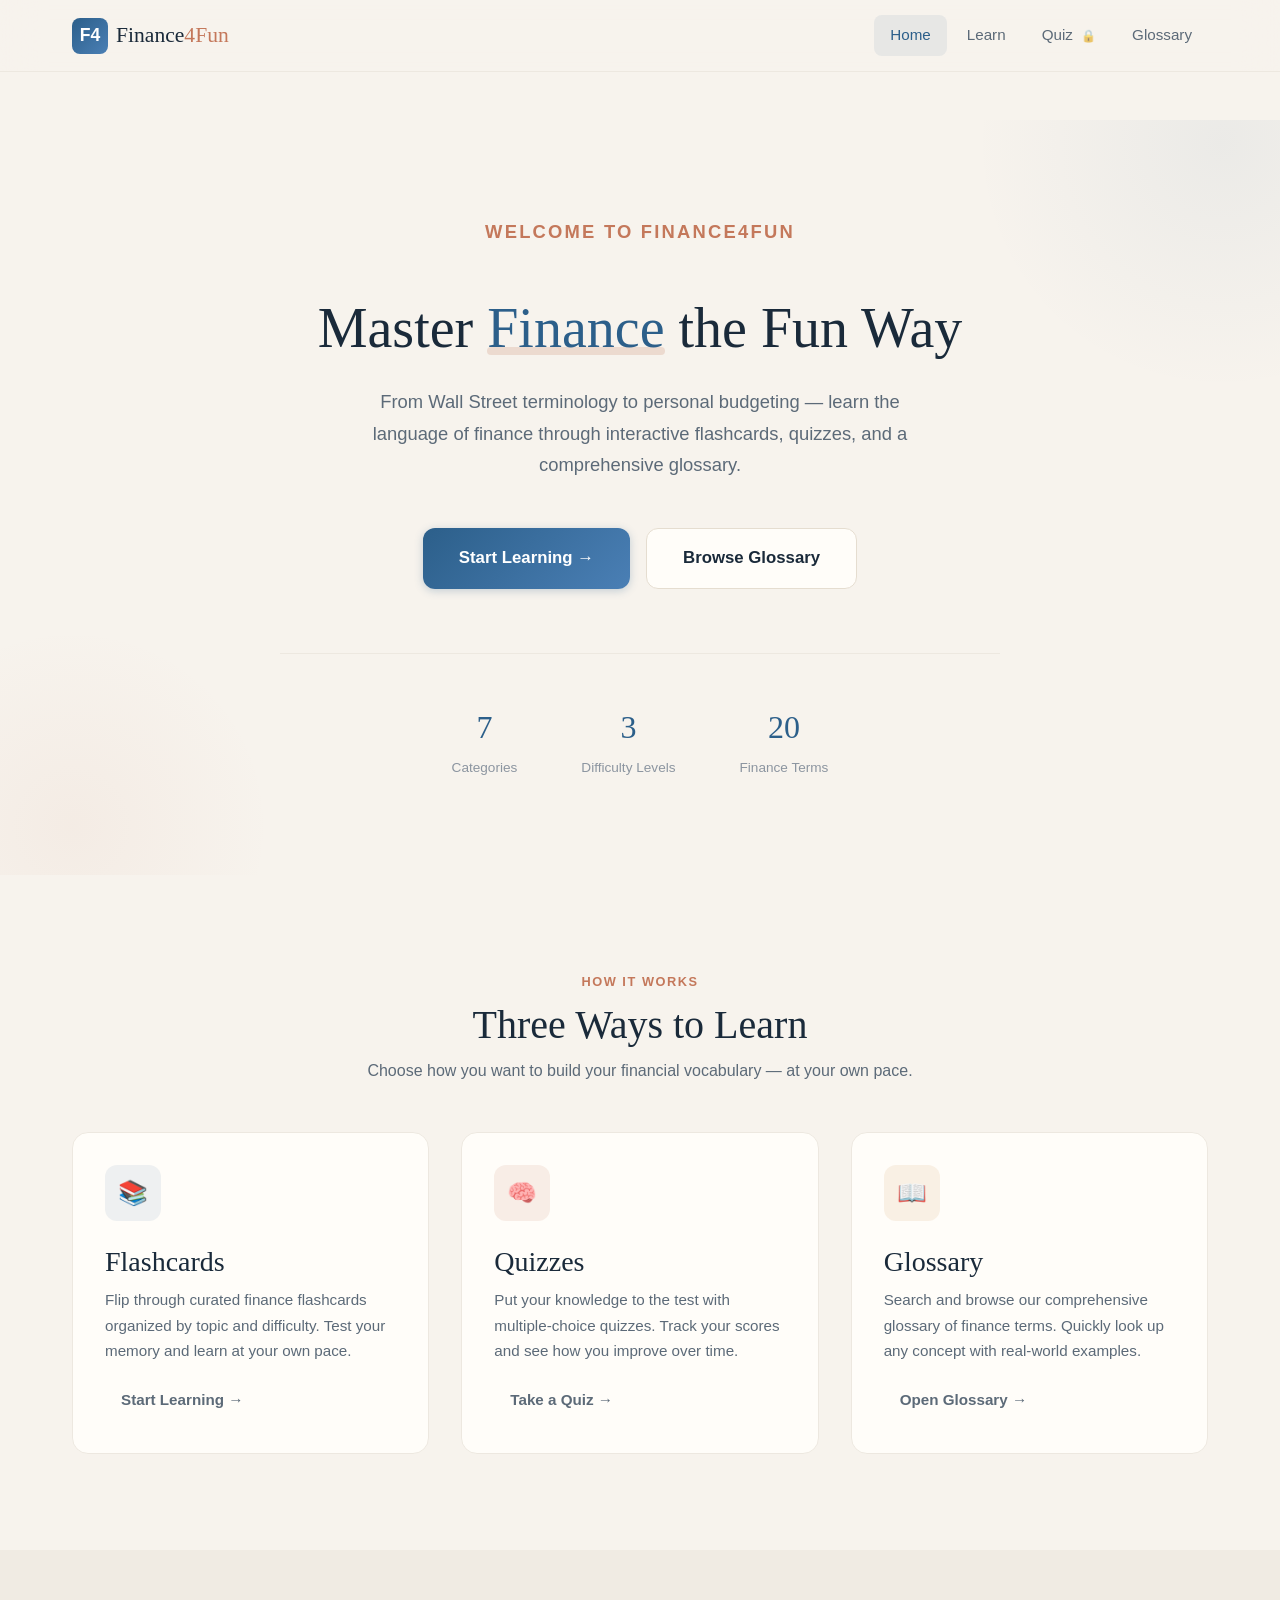
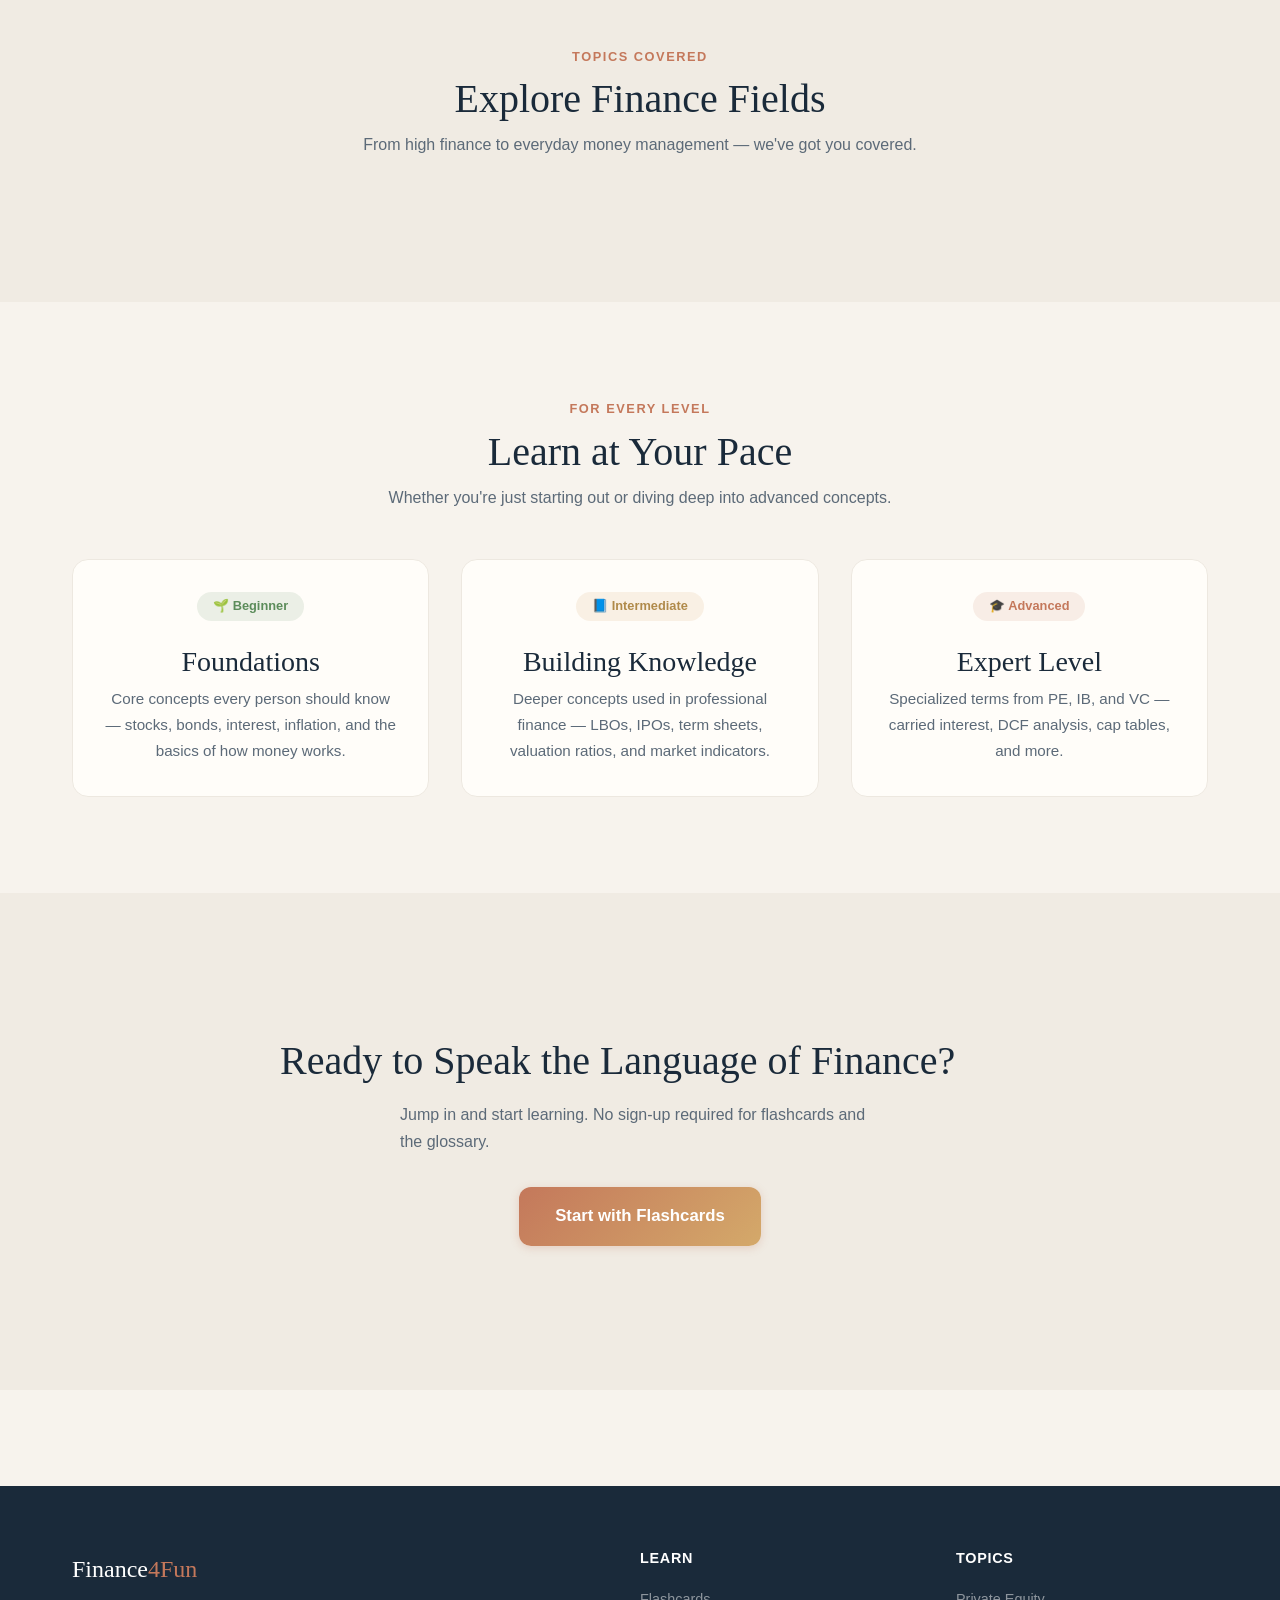
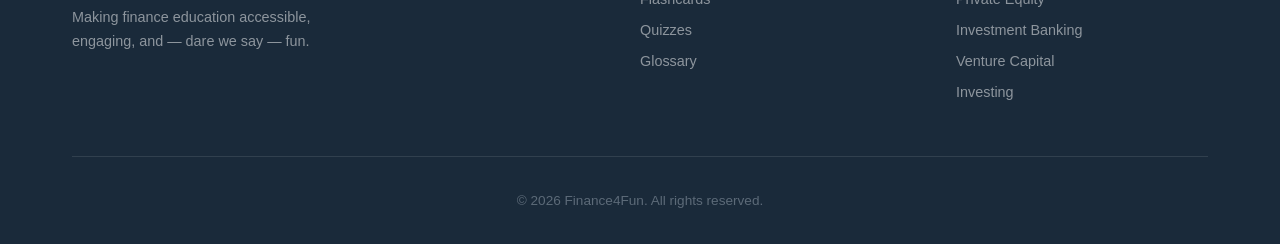
==== commit 50aaa5df: "Harden code: fix quiz bugs, XSS protection, keyboard safety, CSP headers" ====
--- a/index.html
+++ b/index.html
@@ -2,6 +2,7 @@
 <html lang="en">
 <head>
   <meta charset="UTF-8">
+  <meta http-equiv="Content-Security-Policy" content="default-src 'self'; style-src 'self' 'unsafe-inline' https://fonts.googleapis.com; font-src https://fonts.gstatic.com; img-src 'self' data:; script-src 'self'">
   <meta name="viewport" content="width=device-width, initial-scale=1.0">
   <meta name="description" content="Finance4Fun — Learn finance terms, concepts, and strategies across Private Equity, Investment Banking, Venture Capital, and more. Master finance the fun way.">
   <title>Finance4Fun — Master Finance the Fun Way</title>
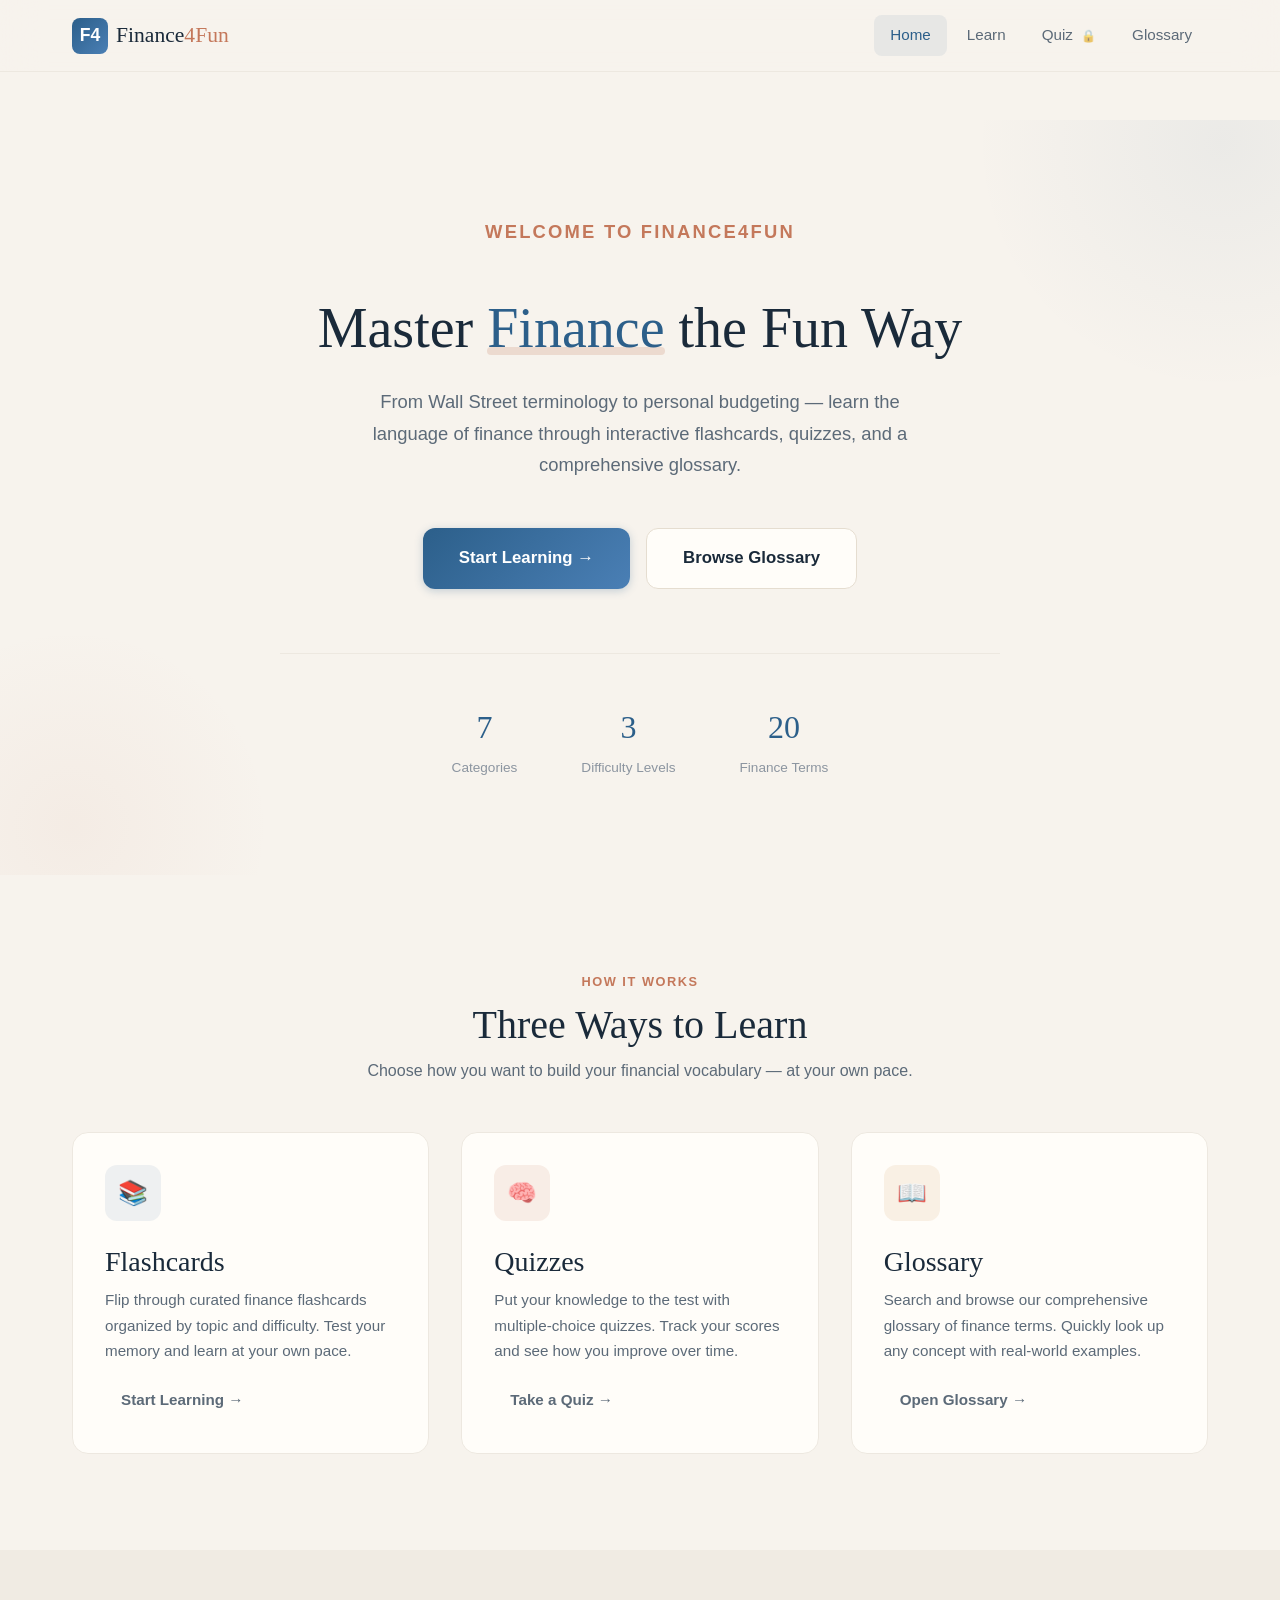
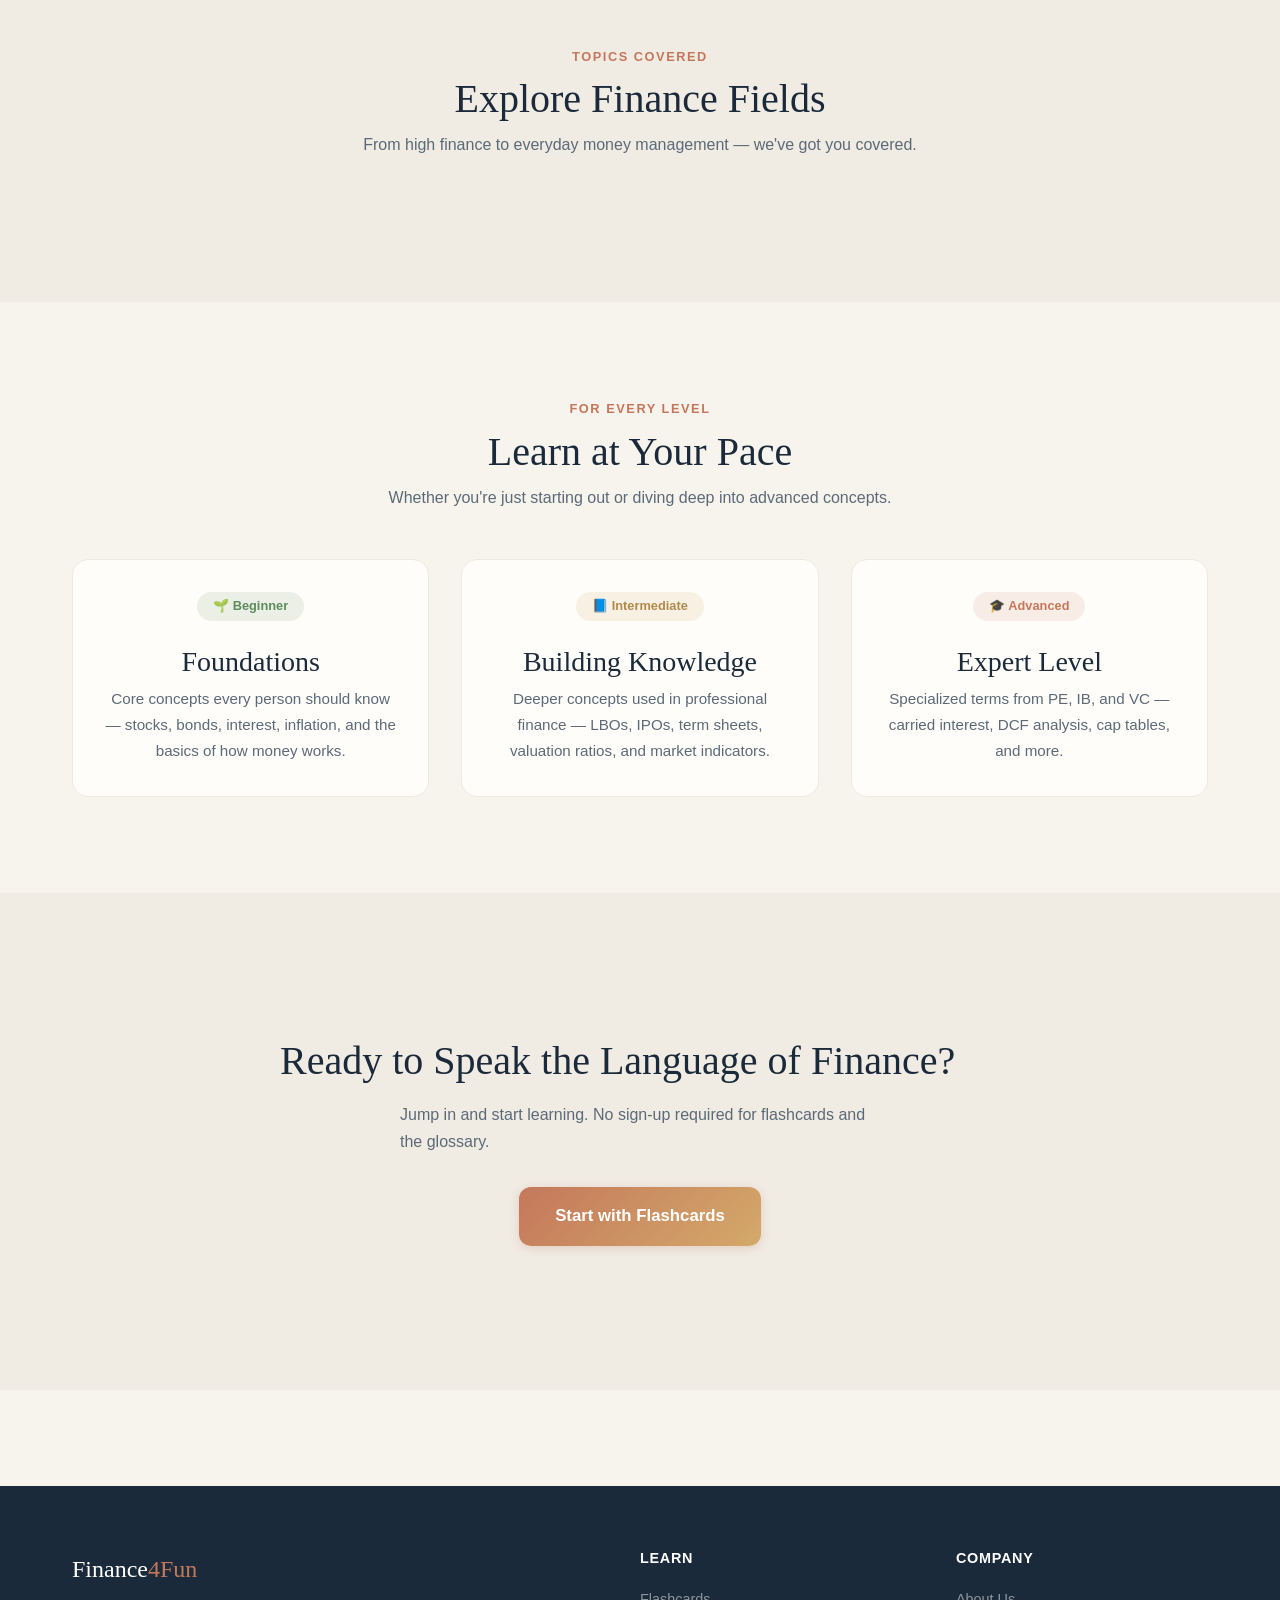
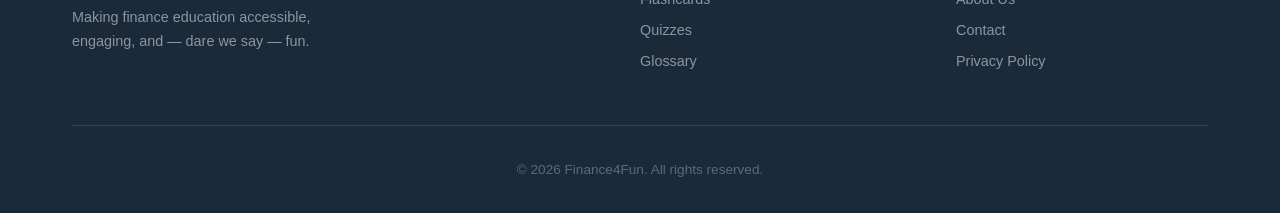
==== commit afb46a94: "Add About, Contact, Privacy pages + update all footers" ====
--- a/index.html
+++ b/index.html
@@ -163,11 +163,10 @@
           <a href="glossary.html">Glossary</a>
         </div>
         <div class="footer-col">
-          <h4>Topics</h4>
-          <a href="learn.html">Private Equity</a>
-          <a href="learn.html">Investment Banking</a>
-          <a href="learn.html">Venture Capital</a>
-          <a href="learn.html">Investing</a>
+          <h4>Company</h4>
+          <a href="about.html">About Us</a>
+          <a href="contact.html">Contact</a>
+          <a href="privacy.html">Privacy Policy</a>
         </div>
       </div>
       <div class="footer-bottom">
--- a/css/styles.css
+++ b/css/styles.css
@@ -1601,3 +1601,82 @@
     width: 100%;
   }
 }
+
+/* ============================================
+   INFO PAGES — About, Contact, Privacy
+   ============================================ */
+
+.info-page-content {
+  display: flex;
+  flex-direction: column;
+  gap: var(--space-xl);
+}
+
+.info-card {
+  background: var(--color-surface);
+  border: 1px solid var(--color-border-light);
+  border-radius: var(--radius-lg);
+  padding: var(--space-2xl);
+  transition: border-color var(--transition-fast);
+}
+
+.info-card:hover {
+  border-color: var(--color-border);
+}
+
+.info-card-icon {
+  font-size: 2rem;
+  margin-bottom: var(--space-md);
+}
+
+.info-card h2 {
+  margin-bottom: var(--space-md);
+  font-size: 1.5rem;
+}
+
+.info-card p {
+  margin-bottom: var(--space-md);
+  line-height: 1.8;
+}
+
+.info-card p:last-child {
+  margin-bottom: 0;
+}
+
+.info-card a {
+  color: var(--color-primary);
+  text-decoration: underline;
+  text-underline-offset: 2px;
+}
+
+.info-card a:hover {
+  color: var(--color-primary-hover);
+}
+
+.info-list {
+  margin: var(--space-md) 0;
+  padding-left: var(--space-md);
+}
+
+.info-list li {
+  position: relative;
+  padding: var(--space-sm) 0;
+  padding-left: var(--space-lg);
+  color: var(--color-text-secondary);
+  line-height: 1.7;
+}
+
+.info-list li::before {
+  content: '';
+  position: absolute;
+  left: 0;
+  top: 1rem;
+  width: 6px;
+  height: 6px;
+  background: var(--color-accent);
+  border-radius: 50%;
+}
+
+.info-list li strong {
+  color: var(--color-text);
+}
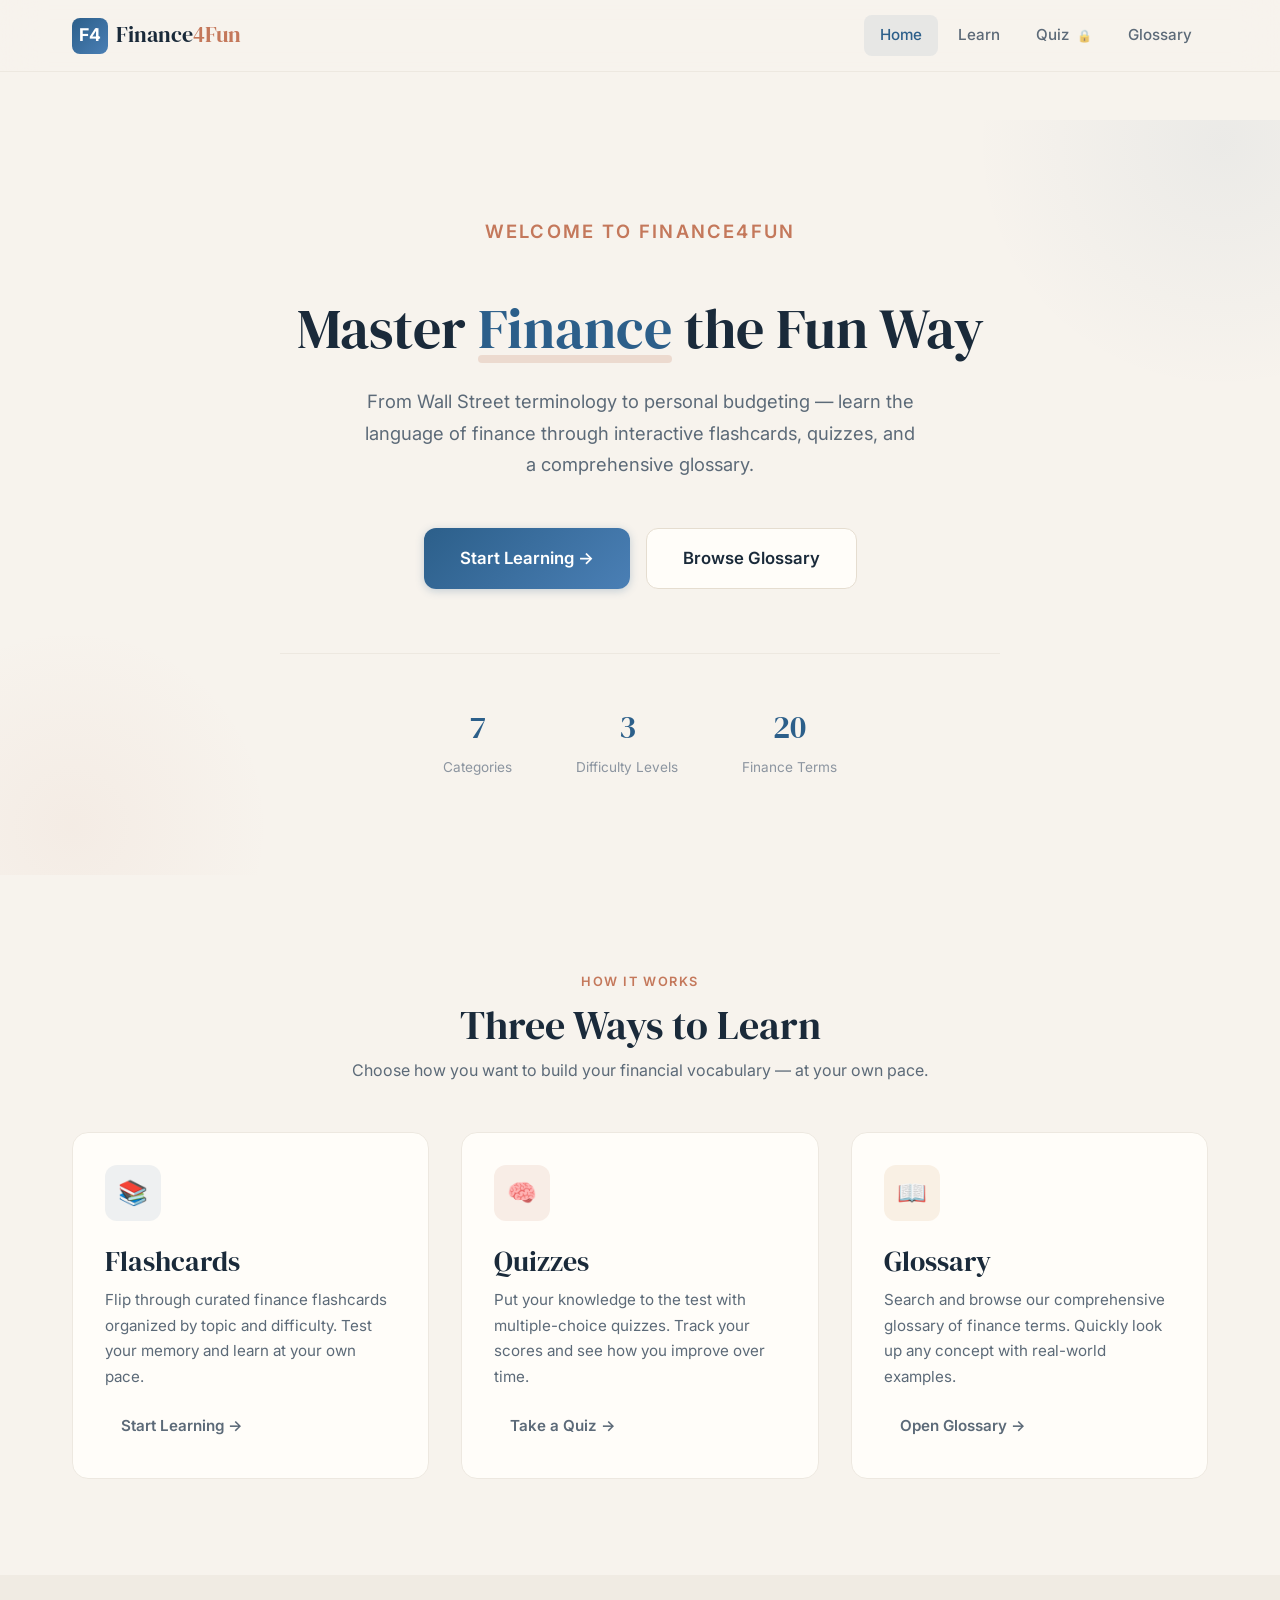
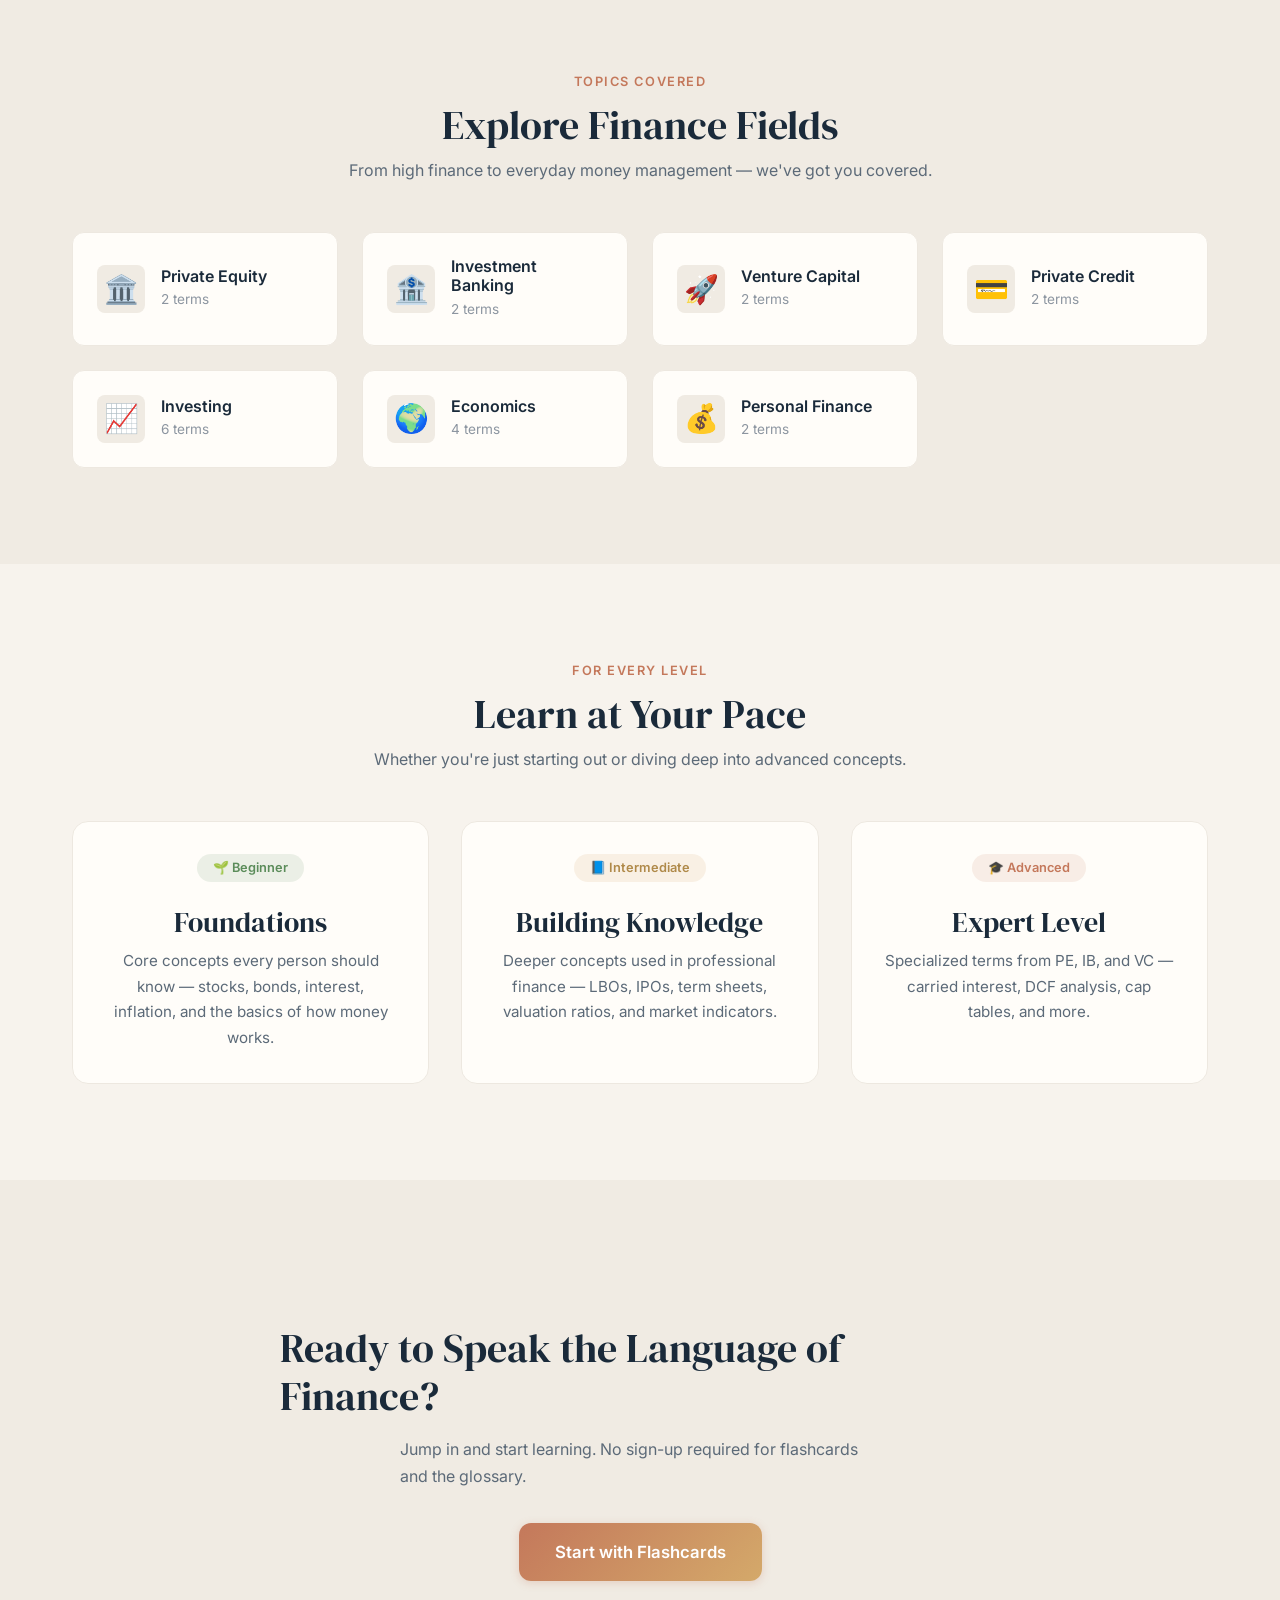
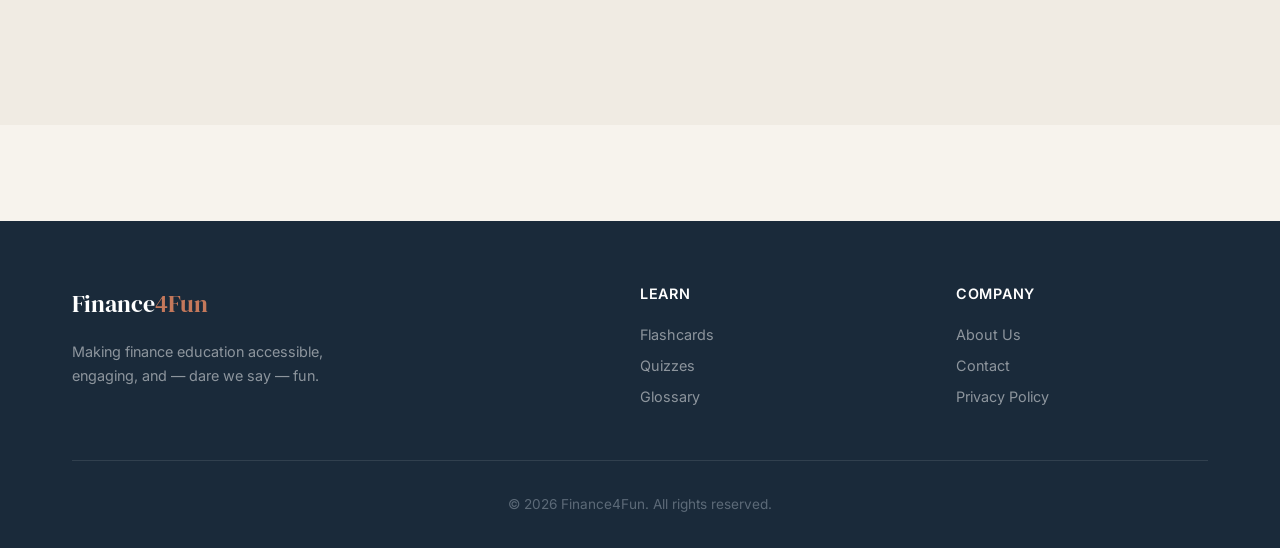
==== commit be144abe: "Code audit fixes: external home.js, remove CSP, update privacy policy, free quiz gating with URL res" ====
--- a/index.html
+++ b/index.html
@@ -2,7 +2,7 @@
 <html lang="en">
 <head>
   <meta charset="UTF-8">
-  <meta http-equiv="Content-Security-Policy" content="default-src 'self'; style-src 'self' 'unsafe-inline' https://fonts.googleapis.com; font-src https://fonts.gstatic.com; img-src 'self' data:; script-src 'self'">
+  <!-- CSP disabled for local/static development — re-enable via HTTP headers on production -->
   <meta name="viewport" content="width=device-width, initial-scale=1.0">
   <meta name="description" content="Finance4Fun — Learn finance terms, concepts, and strategies across Private Equity, Investment Banking, Venture Capital, and more. Master finance the fun way.">
   <title>Finance4Fun — Master Finance the Fun Way</title>
@@ -177,30 +177,7 @@
 
   <script src="js/data.js"></script>
   <script src="js/common.js"></script>
-  <script>
-    // Populate categories grid from data
-    const grid = document.getElementById('categories-grid');
-    if (grid) {
-      Object.entries(CATEGORIES).forEach(([key, cat]) => {
-        const count = FINANCE_TERMS.filter(t => t.category === key).length;
-        const card = document.createElement('a');
-        card.href = `learn.html?category=${key}`;
-        card.className = 'category-card animate-in';
-        card.innerHTML = `
-          <div class="cat-emoji">${cat.emoji}</div>
-          <div class="cat-info">
-            <h4>${cat.name}</h4>
-            <p>${count} term${count !== 1 ? 's' : ''}</p>
-          </div>
-        `;
-        grid.appendChild(card);
-      });
-    }
-
-    // Update term count
-    const countEl = document.getElementById('term-count');
-    if (countEl) countEl.textContent = FINANCE_TERMS.length;
-  </script>
+  <script src="js/home.js"></script>
 
 </body>
 </html>
--- a/css/styles.css
+++ b/css/styles.css
@@ -1124,24 +1124,28 @@
   display: flex;
   align-items: center;
   justify-content: center;
-  padding: var(--space-xl);
+  padding: var(--space-lg);
+  overflow-y: auto;
   animation: fadeIn 0.3s ease;
 }
 
 .paywall-modal {
   background: var(--color-surface);
   border-radius: var(--radius-xl);
-  padding: var(--space-3xl);
-  max-width: 480px;
+  padding: var(--space-2xl) var(--space-xl);
+  max-width: 460px;
   width: 100%;
   text-align: center;
   box-shadow: var(--shadow-xl);
   animation: slideUp 0.4s cubic-bezier(0.34, 1.56, 0.64, 1);
+  margin: auto;
+  max-height: 90vh;
+  overflow-y: auto;
 }
 
 .paywall-modal .lock-big {
-  font-size: 3rem;
-  margin-bottom: var(--space-lg);
+  font-size: 2.5rem;
+  margin-bottom: var(--space-md);
 }
 
 .paywall-modal h2 {
@@ -1149,20 +1153,21 @@
 }
 
 .paywall-modal p {
-  margin-bottom: var(--space-xl);
+  margin-bottom: var(--space-lg);
+  font-size: 0.93rem;
 }
 
 .paywall-features {
   text-align: left;
-  margin-bottom: var(--space-xl);
+  margin-bottom: var(--space-lg);
 }
 
 .paywall-features li {
   display: flex;
   align-items: center;
   gap: var(--space-sm);
-  padding: var(--space-sm) 0;
-  font-size: 0.95rem;
+  padding: var(--space-xs) 0;
+  font-size: 0.88rem;
   color: var(--color-text-secondary);
 }
 
@@ -1178,6 +1183,55 @@
   font-size: 1.5rem;
   color: var(--color-text-muted);
   cursor: pointer;
+}
+
+/* Free Quiz & Membership Styles */
+.quiz-setup-header {
+  display: flex;
+  align-items: center;
+  justify-content: space-between;
+  margin-bottom: var(--space-xl);
+  flex-wrap: wrap;
+  gap: var(--space-sm);
+}
+
+.quiz-setup-header h3 {
+  margin-bottom: 0;
+}
+
+.free-quiz-badge {
+  display: inline-block;
+  background: linear-gradient(135deg, var(--color-success-light), #D4F5D4);
+  color: var(--color-success);
+  font-size: 0.8rem;
+  font-weight: 700;
+  padding: var(--space-xs) var(--space-md);
+  border-radius: var(--radius-xl);
+  letter-spacing: 0.02em;
+}
+
+.quiz-form-group .locked-label {
+  display: none;
+  font-size: 0.78rem;
+  color: var(--color-text-muted);
+  margin-top: var(--space-xs);
+  font-style: italic;
+}
+
+.quiz-form-group.locked .locked-label {
+  display: block;
+}
+
+.quiz-form-group.locked .filter-select {
+  opacity: 0.55;
+  cursor: not-allowed;
+  background-color: var(--color-bg-alt);
+}
+
+.membership-alt-actions {
+  margin-top: var(--space-xl);
+  padding-top: var(--space-lg);
+  border-top: 1px solid var(--color-border-light);
 }
 
 /* ============================================
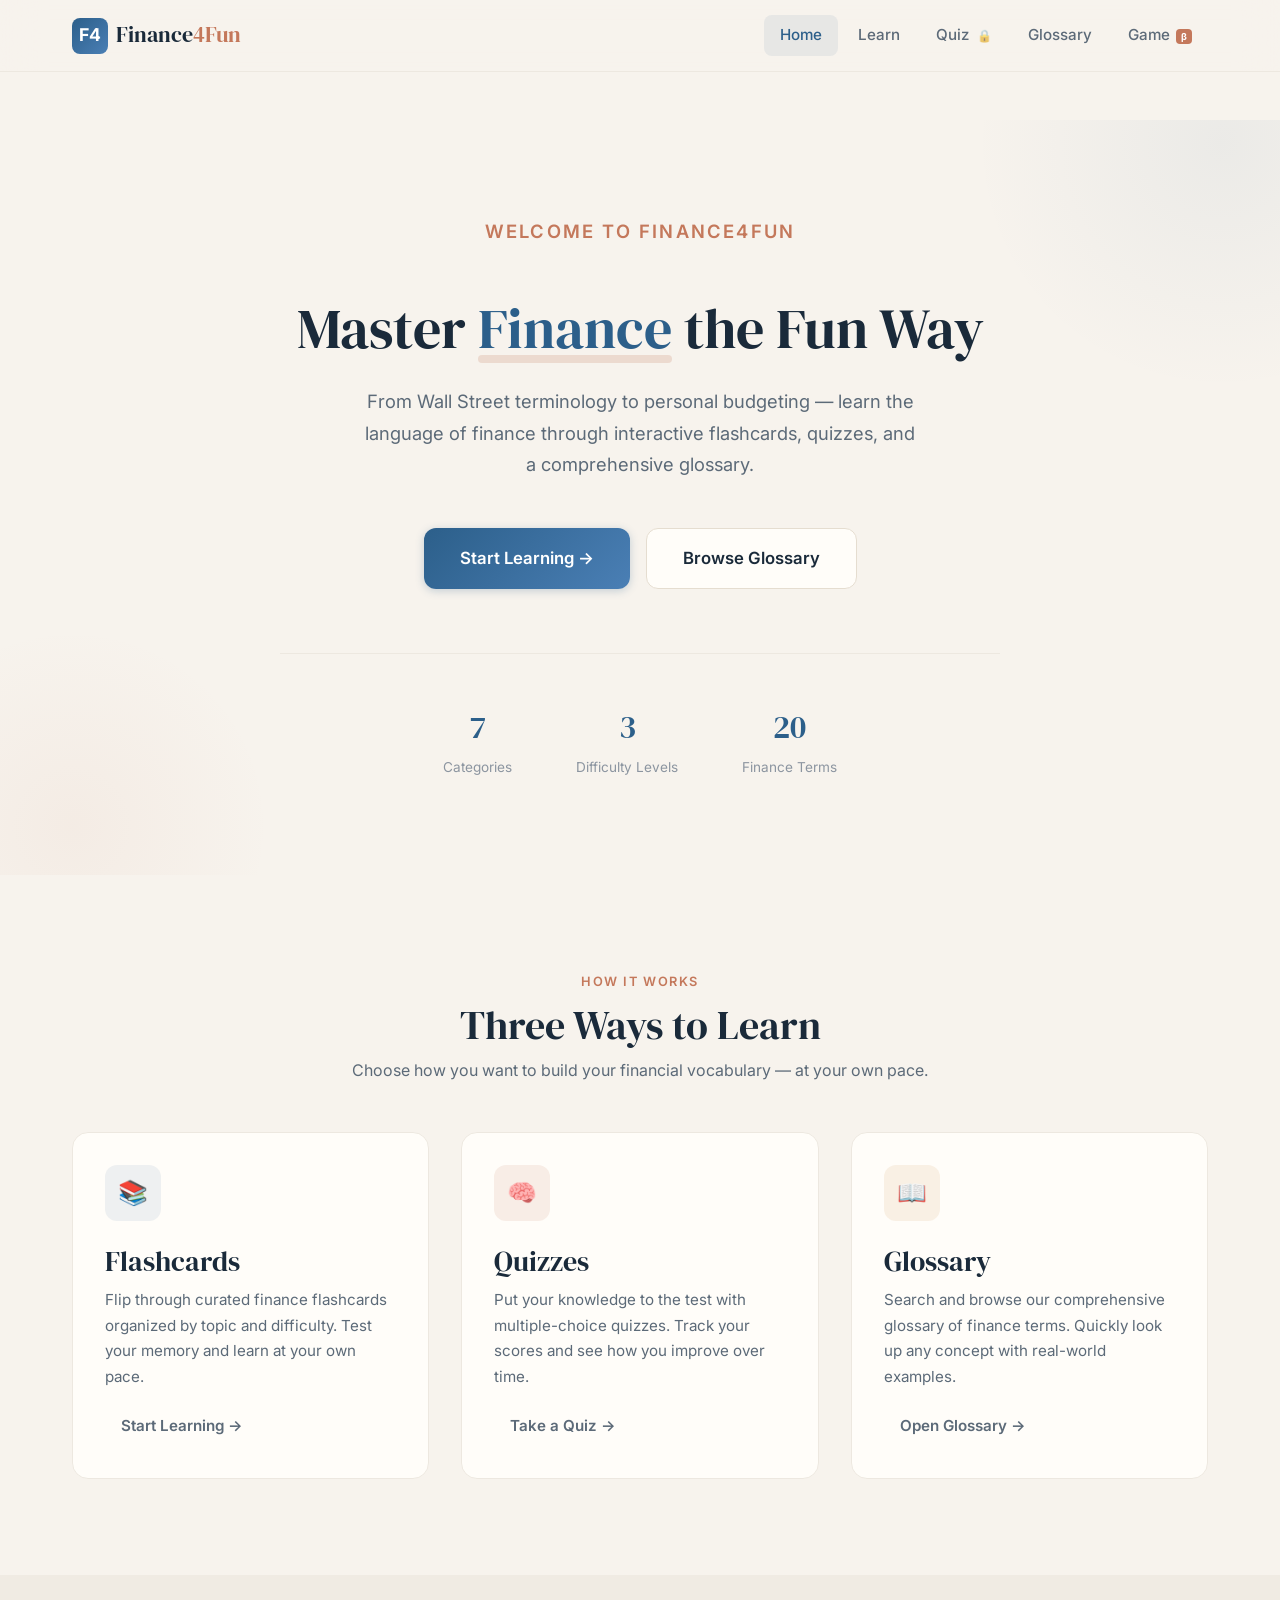
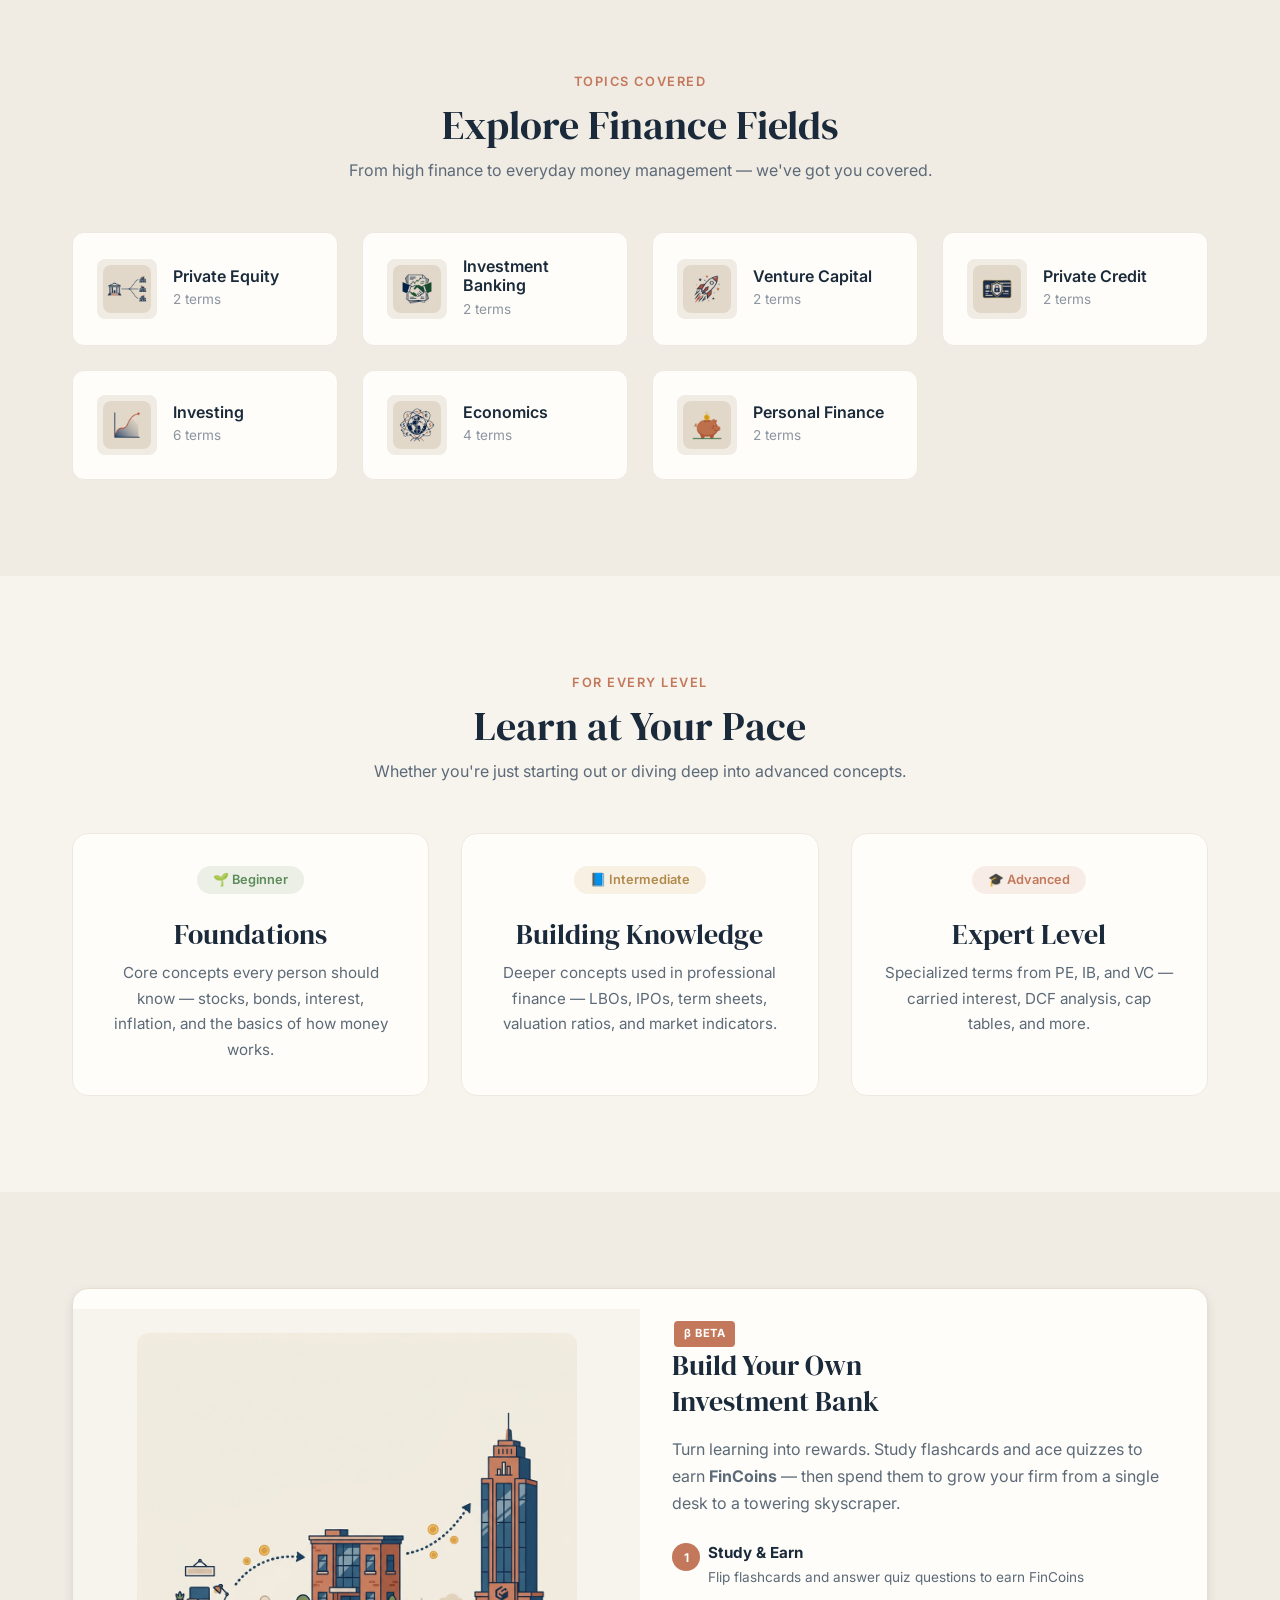
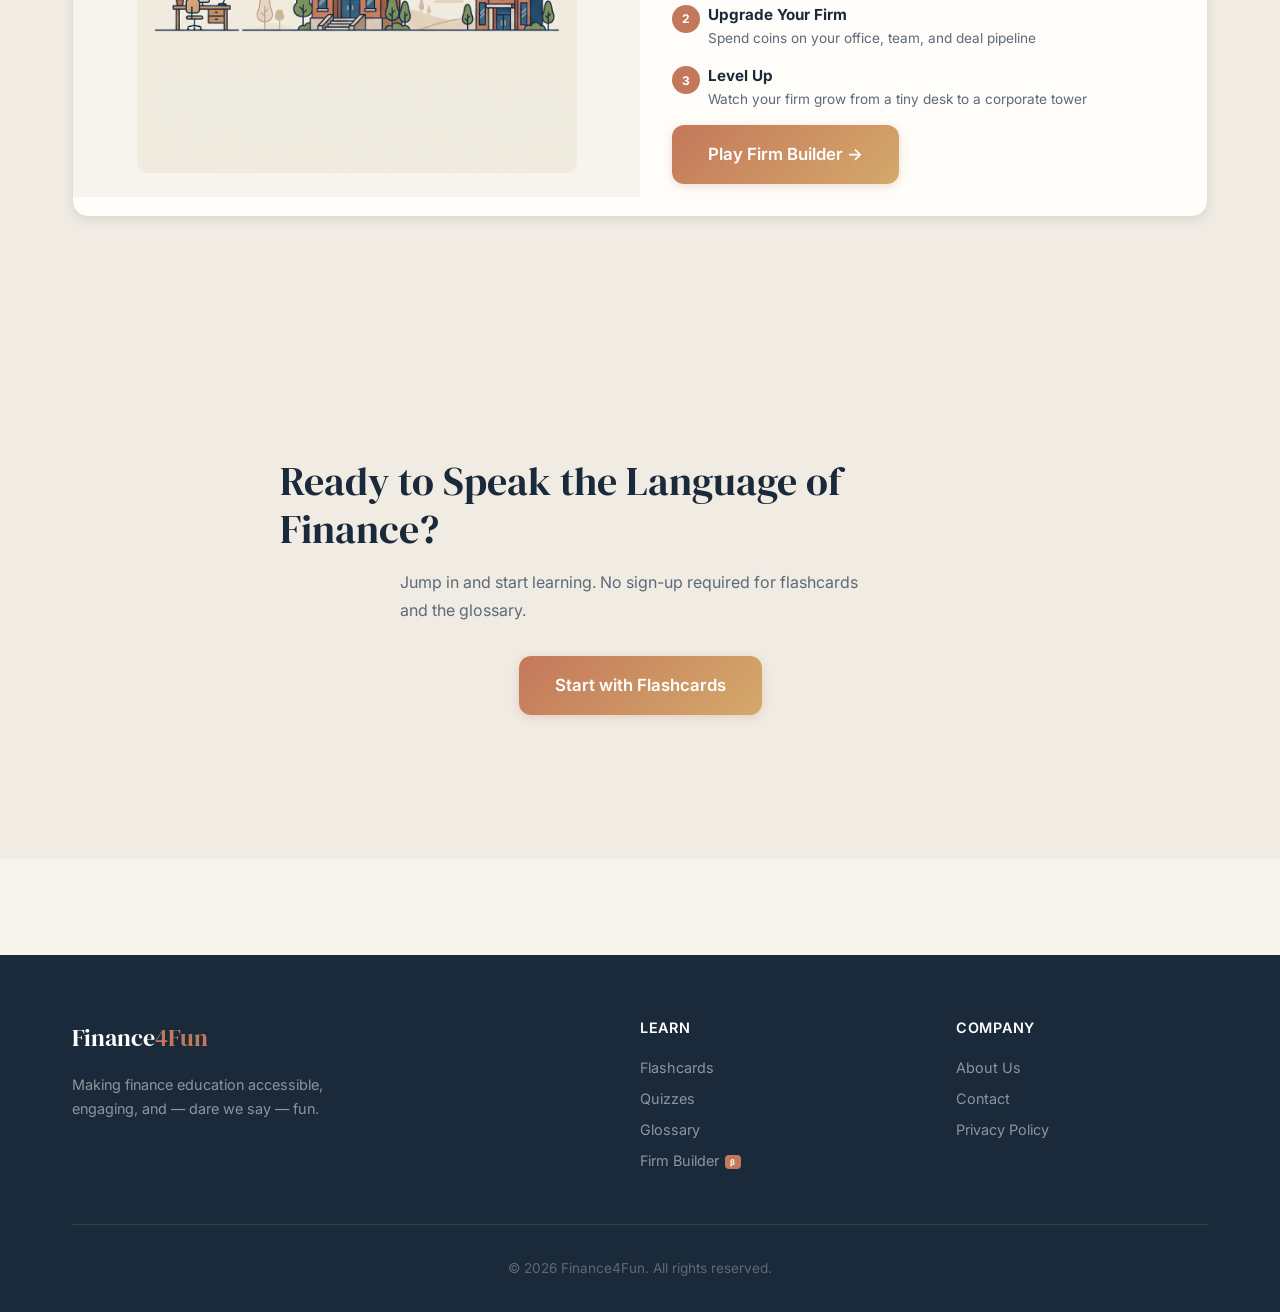
==== commit 95a41737: "Add Finance Firm Builder game (beta) - New game page with 16-bit pixel art firm builder - FinCoin cu" ====
--- a/index.html
+++ b/index.html
@@ -22,6 +22,7 @@
         <a href="learn.html" class="nav-link">Learn</a>
         <a href="quiz.html" class="nav-link">Quiz <span class="lock-icon">🔒</span></a>
         <a href="glossary.html" class="nav-link">Glossary</a>
+        <a href="game.html" class="nav-link">Game <span class="beta-badge">β</span></a>
       </div>
       <button class="nav-toggle" id="nav-toggle" aria-label="Toggle navigation">
         <span></span>
@@ -134,6 +135,48 @@
       </div>
     </section>
 
+    <!-- Game Promo Section -->
+    <section class="section" id="game-promo" style="background: var(--color-bg-alt);">
+      <div class="container">
+        <div class="game-promo-card animate-in">
+          <div class="game-promo-inner">
+            <div class="game-promo-visual">
+              <img src="images/game/promo-hero.png" alt="Build your firm from desk to skyscraper" class="game-promo-img">
+            </div>
+            <div class="game-promo-text">
+              <span class="beta-badge" style="font-size: 0.7rem; padding: 4px 10px; align-self: flex-start;">β BETA</span>
+              <h3>Build Your Own<br>Investment Bank</h3>
+              <p>Turn learning into rewards. Study flashcards and ace quizzes to earn <strong>FinCoins</strong> — then spend them to grow your firm from a single desk to a towering skyscraper.</p>
+              <div class="game-promo-steps">
+                <div class="game-promo-step">
+                  <span class="game-promo-step-num">1</span>
+                  <div>
+                    <strong>Study & Earn</strong>
+                    <p>Flip flashcards and answer quiz questions to earn FinCoins</p>
+                  </div>
+                </div>
+                <div class="game-promo-step">
+                  <span class="game-promo-step-num">2</span>
+                  <div>
+                    <strong>Upgrade Your Firm</strong>
+                    <p>Spend coins on your office, team, and deal pipeline</p>
+                  </div>
+                </div>
+                <div class="game-promo-step">
+                  <span class="game-promo-step-num">3</span>
+                  <div>
+                    <strong>Level Up</strong>
+                    <p>Watch your firm grow from a tiny desk to a corporate tower</p>
+                  </div>
+                </div>
+              </div>
+              <a href="game.html" class="btn btn-accent btn-lg" style="margin-top: var(--space-md); align-self: flex-start;">Play Firm Builder →</a>
+            </div>
+          </div>
+        </div>
+      </div>
+    </section>
+
     <!-- CTA Section -->
     <section class="section" style="background: var(--color-bg-alt);">
       <div class="container">
@@ -161,6 +204,7 @@
           <a href="learn.html">Flashcards</a>
           <a href="quiz.html">Quizzes</a>
           <a href="glossary.html">Glossary</a>
+          <a href="game.html">Firm Builder <span class="beta-badge" style="font-size: 0.5rem;">β</span></a>
         </div>
         <div class="footer-col">
           <h4>Company</h4>
--- a/css/styles.css
+++ b/css/styles.css
@@ -257,6 +257,18 @@
   opacity: 0.6;
 }
 
+.beta-badge {
+  font-size: 0.6rem;
+  background: var(--color-accent);
+  color: white;
+  padding: 2px 5px;
+  border-radius: 4px;
+  font-weight: 700;
+  letter-spacing: 0.5px;
+  vertical-align: middle;
+  margin-left: 2px;
+}
+
 /* Mobile menu button */
 .nav-toggle {
   display: none;
@@ -549,14 +561,23 @@
 
 .category-card .cat-emoji {
   font-size: 1.75rem;
-  width: 48px;
-  height: 48px;
+  width: 60px;
+  height: 60px;
   display: flex;
   align-items: center;
   justify-content: center;
   flex-shrink: 0;
   background: var(--color-bg-alt);
   border-radius: var(--radius-sm);
+  overflow: hidden;
+}
+
+.cat-icon-img {
+  width: 80%;
+  height: 80%;
+  object-fit: contain;
+  border-radius: var(--radius-sm);
+  mix-blend-mode: multiply;
 }
 
 .category-card .cat-info h4 {
@@ -777,7 +798,7 @@
   perspective: 1200px;
   width: 100%;
   max-width: 580px;
-  height: 360px;
+  height: 420px;
   cursor: pointer;
 }
 
@@ -818,7 +839,25 @@
   text-transform: uppercase;
   letter-spacing: 0.1em;
   color: var(--color-text-muted);
-  margin-bottom: var(--space-lg);
+  margin-bottom: var(--space-sm);
+}
+
+.card-image {
+  display: none;
+  width: 120px;
+  height: 120px;
+  border-radius: var(--radius-md);
+  overflow: hidden;
+  margin-bottom: var(--space-md);
+  box-shadow: var(--shadow-sm);
+  flex-shrink: 0;
+}
+
+.card-image img {
+  width: 100%;
+  height: 100%;
+  object-fit: cover;
+  transition: opacity 0.3s ease;
 }
 
 .flashcard-front h2 {
@@ -1734,3 +1773,115 @@
 .info-list li strong {
   color: var(--color-text);
 }
+
+/* --- Game Promo Section (Homepage) --- */
+.game-promo-card {
+  background: var(--color-surface);
+  border-radius: var(--radius-lg);
+  border: 1px solid var(--color-border);
+  overflow: hidden;
+  box-shadow: var(--shadow-md);
+}
+
+.game-promo-inner {
+  display: grid;
+  grid-template-columns: 1fr 1fr;
+  gap: 0;
+  align-items: center;
+}
+
+.game-promo-visual {
+  display: flex;
+  align-items: center;
+  justify-content: center;
+  padding: var(--space-lg);
+  background: var(--color-bg);
+}
+
+.game-promo-img {
+  width: 100%;
+  max-width: 440px;
+  height: auto;
+  border-radius: var(--radius-md);
+}
+
+.game-promo-text {
+  padding: var(--space-xl) var(--space-xl);
+  display: flex;
+  flex-direction: column;
+  justify-content: center;
+}
+
+.game-promo-text h3 {
+  font-family: var(--font-heading);
+  font-size: 1.75rem;
+  color: var(--color-text);
+  margin: 0 0 var(--space-md);
+  line-height: 1.3;
+}
+
+.game-promo-text > p {
+  color: var(--color-text-secondary);
+  line-height: 1.7;
+  margin-bottom: var(--space-lg);
+}
+
+.game-promo-steps {
+  display: flex;
+  flex-direction: column;
+  gap: var(--space-md);
+}
+
+.game-promo-step {
+  display: flex;
+  align-items: flex-start;
+  gap: var(--space-sm);
+}
+
+.game-promo-step-num {
+  display: flex;
+  align-items: center;
+  justify-content: center;
+  width: 28px;
+  height: 28px;
+  min-width: 28px;
+  border-radius: 50%;
+  background: var(--color-accent);
+  color: white;
+  font-size: 0.75rem;
+  font-weight: 700;
+  margin-top: 2px;
+}
+
+.game-promo-step strong {
+  display: block;
+  color: var(--color-text);
+  font-size: 0.95rem;
+  margin-bottom: 2px;
+}
+
+.game-promo-step p {
+  color: var(--color-text-secondary);
+  font-size: 0.85rem;
+  line-height: 1.4;
+  margin: 0;
+}
+
+@media (max-width: 768px) {
+  .game-promo-inner {
+    grid-template-columns: 1fr;
+  }
+
+  .game-promo-visual {
+    padding: var(--space-md);
+  }
+
+  .game-promo-text {
+    padding: var(--space-lg);
+  }
+
+  .game-promo-text h3 {
+    font-size: 1.4rem;
+  }
+}
+
